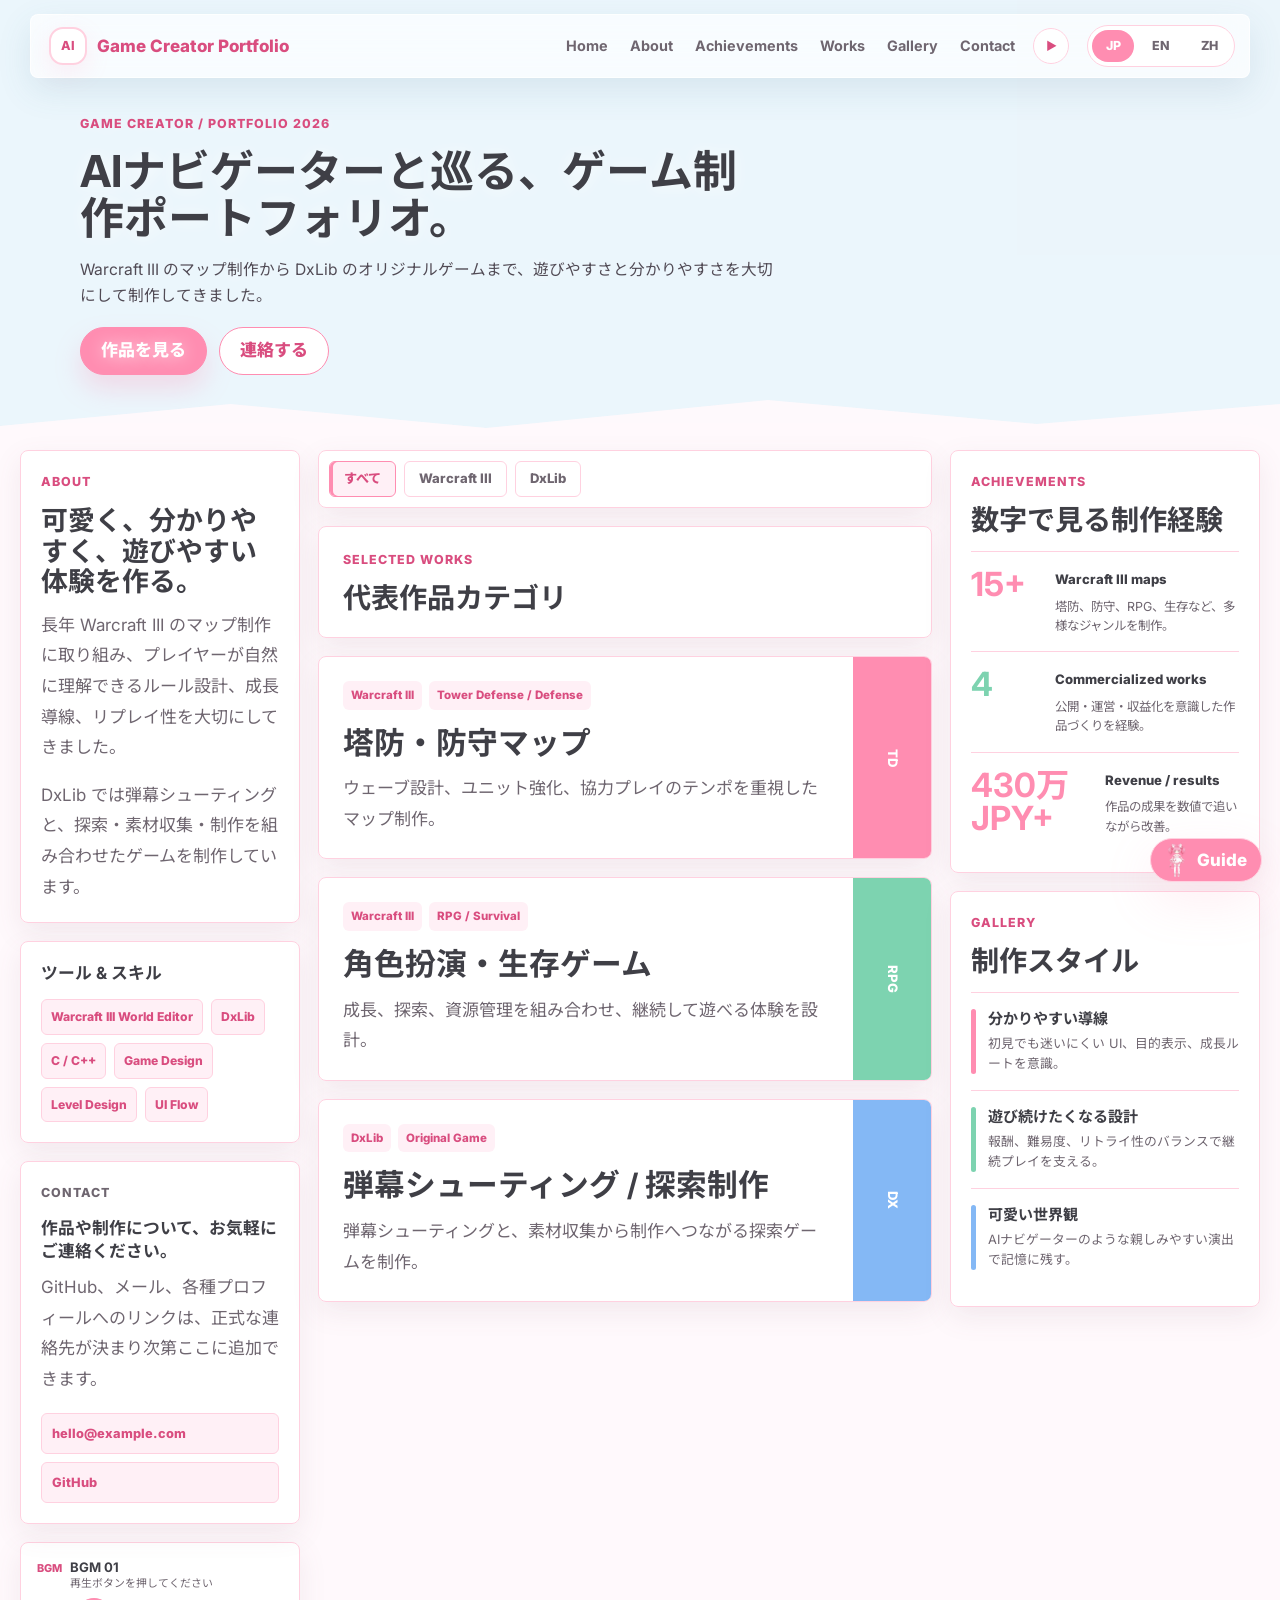
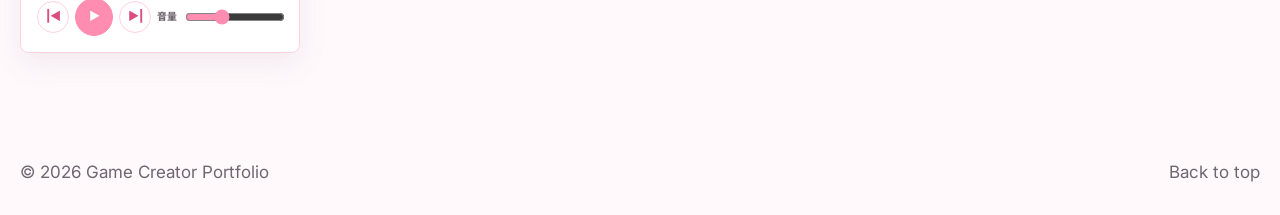
==== index.html @ 5fce6fe3 "Rebuild portfolio as three-column dashboard" ====
<!doctype html>
<html lang="ja">
  <head>
    <meta charset="utf-8">
    <meta name="viewport" content="width=device-width, initial-scale=1">
    <meta
      name="description"
      content="Game creator portfolio featuring Warcraft III maps, DxLib games, achievements, and works."
    >
    <title>Game Creator Portfolio | Shijie</title>
    <link rel="preconnect" href="https://fonts.googleapis.com">
    <link rel="preconnect" href="https://fonts.gstatic.com" crossorigin>
    <link
      href="https://fonts.googleapis.com/css2?family=Inter:wght@400;500;600;700;800&family=Noto+Sans+JP:wght@400;500;700;800&display=swap"
      rel="stylesheet"
    >
    <link rel="stylesheet" href="styles.css?v=dashboard-layout">
  </head>
  <body>
    <div class="site-background" aria-hidden="true">
      <video id="background-video" autoplay muted loop playsinline preload="metadata">
        <source src="assets/mp4/background_player_01.mp4" type="video/mp4">
      </video>
    </div>

    <header class="site-header">
      <a class="brand" href="#top" aria-label="Portfolio home">
        <span class="brand-mark">AI</span>
        <span data-i18n="brand">Game Creator Portfolio</span>
      </a>

      <button class="menu-toggle" type="button" aria-label="Open menu" aria-expanded="false">
        <span></span>
        <span></span>
        <span></span>
      </button>

      <div class="header-panel">
        <nav class="nav-links" aria-label="Primary navigation">
          <a href="#top" data-i18n="navHome">Home</a>
          <a href="#about" data-i18n="navAbout">About</a>
          <a href="#achievements" data-i18n="navAchievements">Achievements</a>
          <a href="#works" data-i18n="navWorks">Works</a>
          <a href="#gallery" data-i18n="navGallery">Gallery</a>
          <a href="#contact" data-i18n="navContact">Contact</a>
        </nav>

        <button class="background-toggle" type="button">
          <span aria-hidden="true">❚❚</span>
        </button>

        <div class="language-switcher" aria-label="Language selector">
          <button class="lang-button is-active" type="button" data-lang="ja">JP</button>
          <button class="lang-button" type="button" data-lang="en">EN</button>
          <button class="lang-button" type="button" data-lang="zh">ZH</button>
        </div>
      </div>
    </header>

    <main id="top">
      <section class="hero section reveal">
        <div class="hero-copy">
          <p class="eyebrow" data-i18n="heroKicker">Game Creator / Portfolio 2026</p>
          <h1 data-i18n="heroTitle">AIナビゲーターと巡る、ゲーム制作ポートフォリオ。</h1>
          <p class="hero-text" data-i18n="heroText">
            Warcraft III のマップ制作から DxLib のオリジナルゲームまで、遊びやすさと分かりやすさを大切にして制作してきました。
          </p>
          <div class="hero-actions">
            <a class="button primary" href="#works" data-i18n="heroPrimary">作品を見る</a>
            <a class="button secondary" href="#contact" data-i18n="heroSecondary">連絡する</a>
          </div>
        </div>
      </section>

      <div class="content-surface">
        <div class="dashboard-shell">
          <aside class="dashboard-column profile-column">
            <section id="about" class="dashboard-card profile-card reveal">
              <p class="section-kicker" data-i18n="aboutKicker">About</p>
              <h2 data-i18n="aboutTitle">可愛く、分かりやすく、遊びやすい体験を作る。</h2>
              <div class="about-copy">
                <p data-i18n="aboutText">
                  長年 Warcraft III のマップ制作に取り組み、プレイヤーが自然に理解できるルール設計、成長導線、リプレイ性を大切にしてきました。
                </p>
                <p data-i18n="aboutText2">
                  DxLib では弾幕シューティングと、探索・素材収集・制作を組み合わせたゲームを制作しています。
                </p>
              </div>
            </section>

            <section class="dashboard-card reveal">
              <h3 data-i18n="toolsTitle">Tools &amp; Skills</h3>
              <div class="skill-list" aria-label="Skills">
                <span>Warcraft III World Editor</span>
                <span>DxLib</span>
                <span>C / C++</span>
                <span>Game Design</span>
                <span>Level Design</span>
                <span>UI Flow</span>
              </div>
            </section>

            <section id="contact" class="dashboard-card contact-card reveal">
              <p class="section-kicker" data-i18n="contactKicker">Contact</p>
              <h3 data-i18n="contactTitle">作品や制作について、お気軽にご連絡ください。</h3>
              <p data-i18n="contactText">
                GitHub、メール、各種プロフィールへのリンクは、正式な連絡先が決まり次第ここに追加できます。
              </p>
              <div class="contact-links">
                <a href="mailto:hello@example.com" data-i18n="contactEmail">hello@example.com</a>
                <a href="https://github.com/shijiezhiguo" target="_blank" rel="noreferrer">GitHub</a>
              </div>
            </section>

            <section class="music-player dashboard-card" aria-label="Background music player">
              <audio
                id="background-music"
                src="assets/bgm/BGM_BASIC_001.mp3"
                preload="metadata"
                autoplay
              ></audio>
              <div class="music-meta">
                <span class="music-label" data-i18n="musicLabel">BGM</span>
                <strong id="music-track">BGM 01</strong>
                <span id="music-status" class="music-status" aria-live="polite">再生準備完了</span>
              </div>
              <div class="music-controls">
                <button id="music-previous" class="music-icon-button" type="button">
                  <span aria-hidden="true">|◀</span>
                </button>
                <button id="music-toggle" class="music-icon-button music-toggle" type="button">
                  <span aria-hidden="true">▶</span>
                </button>
                <button id="music-next" class="music-icon-button" type="button">
                  <span aria-hidden="true">▶|</span>
                </button>
                <label class="volume-control">
                  <span data-i18n="musicVolumeShort">VOL</span>
                  <input id="music-volume" type="range" min="0" max="1" step="0.05" value="0.35">
                </label>
              </div>
            </section>
          </aside>

          <section id="works" class="dashboard-main reveal">
            <div class="work-filter" aria-label="Work filters">
              <button class="filter-button is-active" type="button" data-filter="all" data-i18n="filterAll">All</button>
              <button class="filter-button" type="button" data-filter="warcraft">Warcraft III</button>
              <button class="filter-button" type="button" data-filter="dxlib">DxLib</button>
            </div>

            <div class="dashboard-card works-heading">
              <p class="section-kicker" data-i18n="worksKicker">Selected Works</p>
              <h2 data-i18n="worksTitle">代表作品カテゴリ</h2>
            </div>

            <div class="project-list">
              <article class="project-card" data-category="warcraft">
                <div class="project-body">
                  <div class="project-meta">
                    <span data-i18n="workOneTag">Warcraft III</span>
                    <span data-i18n="workOneType">Tower Defense / Defense</span>
                  </div>
                  <h3 data-i18n="workOneTitle">塔防・防守マップ</h3>
                  <p data-i18n="workOneText">ウェーブ設計、ユニット強化、協力プレイのテンポを重視したマップ制作。</p>
                </div>
                <div class="project-accent accent-defense" aria-hidden="true">TD</div>
              </article>

              <article class="project-card" data-category="warcraft">
                <div class="project-body">
                  <div class="project-meta">
                    <span data-i18n="workTwoTag">Warcraft III</span>
                    <span data-i18n="workTwoType">RPG / Survival</span>
                  </div>
                  <h3 data-i18n="workTwoTitle">角色扮演・生存ゲーム</h3>
                  <p data-i18n="workTwoText">成長、探索、資源管理を組み合わせ、継続して遊べる体験を設計。</p>
                </div>
                <div class="project-accent accent-rpg" aria-hidden="true">RPG</div>
              </article>

              <article class="project-card" data-category="dxlib">
                <div class="project-body">
                  <div class="project-meta">
                    <span>DxLib</span>
                    <span data-i18n="workThreeType">Original Game</span>
                  </div>
                  <h3 data-i18n="workThreeTitle">弾幕シューティング / 探索制作</h3>
                  <p data-i18n="workThreeText">弾幕シューティングと、素材収集から制作へつながる探索ゲームを制作。</p>
                </div>
                <div class="project-accent accent-dxlib" aria-hidden="true">DX</div>
              </article>
            </div>
          </section>

          <aside class="dashboard-column metrics-column">
            <section id="achievements" class="dashboard-card reveal">
              <p class="section-kicker" data-i18n="statsKicker">Achievements</p>
              <h2 data-i18n="statsTitle">数字で見る制作経験</h2>
              <div class="metrics-list">
                <div class="metric-row">
                  <strong>15+</strong>
                  <div>
                    <span data-i18n="statMaps">Warcraft III maps</span>
                    <p data-i18n="statMapsText">塔防、防守、RPG、生存など、多様なジャンルを制作。</p>
                  </div>
                </div>
                <div class="metric-row mint">
                  <strong data-i18n="statCommercialNumber">4</strong>
                  <div>
                    <span data-i18n="statCommercial">Commercialized works</span>
                    <p data-i18n="statCommercialText">公開・運営・収益化を意識した作品づくりを経験。</p>
                  </div>
                </div>
                <div class="metric-row">
                  <strong data-i18n="statRevenueNumber">430万JPY+</strong>
                  <div>
                    <span data-i18n="statRevenue">Revenue / results</span>
                    <p data-i18n="statRevenueText">作品の成果を数値で追いながら改善。</p>
                  </div>
                </div>
              </div>
            </section>

            <section id="gallery" class="dashboard-card reveal">
              <p class="section-kicker" data-i18n="galleryKicker">Gallery</p>
              <h2 data-i18n="galleryTitle">制作スタイル</h2>
              <div class="principles-list">
                <article>
                  <span class="principle-mark"></span>
                  <div>
                    <h3 data-i18n="galleryOneTitle">分かりやすい導線</h3>
                    <p data-i18n="galleryOneText">初見でも迷いにくい UI、目的表示、成長ルートを意識。</p>
                  </div>
                </article>
                <article>
                  <span class="principle-mark mint"></span>
                  <div>
                    <h3 data-i18n="galleryTwoTitle">遊び続けたくなる設計</h3>
                    <p data-i18n="galleryTwoText">報酬、難易度、リトライ性のバランスで継続プレイを支える。</p>
                  </div>
                </article>
                <article>
                  <span class="principle-mark blue"></span>
                  <div>
                    <h3 data-i18n="galleryThreeTitle">可愛い世界観</h3>
                    <p data-i18n="galleryThreeText">AIナビゲーターのような親しみやすい演出で記憶に残す。</p>
                  </div>
                </article>
              </div>
            </section>
          </aside>
        </div>
      </div>
    </main>

    <aside class="ai-guide" aria-label="AI navigator">
      <button class="ai-guide-button" type="button" aria-expanded="false">
        <img
          class="mini-navigator navigator-frame"
          src="assets/ai-navigator/catgirl_00.png?v=nav1-80"
          alt=""
          width="40"
          height="80"
        >
        <span data-i18n="guideButton">Guide</span>
      </button>
      <div class="ai-guide-panel">
        <img
          class="guide-navigator navigator-frame"
          src="assets/ai-navigator/catgirl_00.png?v=nav1-80"
          alt=""
          width="72"
          height="143"
        >
        <p data-i18n="guideText">こんにちは。作品と実績を順番に案内します。</p>
        <div class="guide-links">
          <a href="#achievements" data-i18n="guideStats">実績</a>
          <a href="#works" data-i18n="guideWorks">作品</a>
          <a href="#contact" data-i18n="guideContact">連絡</a>
        </div>
      </div>
    </aside>

    <footer class="site-footer">
      <span data-i18n="footerText">© 2026 Game Creator Portfolio</span>
      <a href="#top" data-i18n="backTop">Back to top</a>
    </footer>

    <script src="script.js?v=dashboard-layout"></script>
  </body>
</html>
---- styles.css ----
:root {
  --bg: #fff9fc;
  --bg-soft: #fff0f6;
  --panel: #ffffff;
  --ink: #3f3f46;
  --muted: #6f6670;
  --accent: #ff8db1;
  --accent-strong: #ff6f9f;
  --accent-deep: #d94d7f;
  --mint: #7dd3b0;
  --blue: #84b8f5;
  --line: #ffd1e0;
  --shadow: 0 18px 50px rgba(255, 141, 177, 0.16);
  --radius: 18px;
}

* {
  box-sizing: border-box;
}

html {
  scroll-behavior: smooth;
  background: var(--bg);
}

body {
  margin: 0;
  background: transparent;
  color: var(--ink);
  font-family: Inter, "Noto Sans JP", system-ui, sans-serif;
  font-size: 17px;
  line-height: 1.8;
}

.site-background {
  position: fixed;
  inset: 0;
  z-index: 0;
  overflow: hidden;
  background: #dff3fb;
}

.site-background::after {
  position: absolute;
  inset: 0;
  background: rgba(255, 249, 252, 0.28);
  content: "";
}

.site-background video {
  width: 100%;
  height: 100%;
  object-fit: cover;
  object-position: center center;
}

main,
.site-footer {
  position: relative;
  z-index: 1;
}

a {
  color: inherit;
  text-decoration: none;
}

button {
  font: inherit;
}

.site-header {
  position: sticky;
  top: 14px;
  z-index: 20;
  display: flex;
  align-items: center;
  justify-content: space-between;
  gap: 20px;
  width: min(1220px, calc(100% - 32px));
  margin: 14px auto 0;
  padding: 10px 14px 10px 18px;
  border-bottom: 1px solid var(--line);
  border: 1px solid rgba(255, 255, 255, 0.72);
  border-radius: 8px;
  background: rgba(255, 255, 255, 0.68);
  box-shadow: 0 12px 34px rgba(69, 112, 140, 0.12);
  backdrop-filter: blur(18px) saturate(1.12);
}

.brand,
.header-panel,
.nav-links,
.language-switcher,
.hero-actions,
.contact-links,
.site-footer,
.guide-links {
  display: flex;
  align-items: center;
}

.brand {
  gap: 10px;
  min-width: max-content;
  color: var(--accent-deep);
  font-weight: 800;
}

.brand-mark {
  display: grid;
  width: 38px;
  height: 38px;
  place-items: center;
  border: 2px solid var(--line);
  border-radius: 14px;
  background: var(--panel);
  box-shadow: 0 8px 24px rgba(255, 141, 177, 0.14);
  color: var(--accent-deep);
  font-size: 0.78rem;
}

.header-panel {
  gap: 18px;
}

.nav-links {
  gap: clamp(10px, 2vw, 22px);
  color: var(--muted);
  font-size: 0.9rem;
  font-weight: 700;
}

.nav-links a:hover,
.site-footer a:hover,
.project-body a:hover {
  color: var(--accent-deep);
}

.language-switcher {
  gap: 6px;
  padding: 4px;
  border: 1px solid var(--line);
  border-radius: 999px;
  background: var(--panel);
}

.lang-button {
  min-width: 42px;
  min-height: 32px;
  border: 0;
  border-radius: 999px;
  background: transparent;
  color: var(--muted);
  cursor: pointer;
  font-size: 0.78rem;
  font-weight: 800;
}

.lang-button.is-active {
  background: var(--accent);
  color: #ffffff;
}

.background-toggle {
  display: grid;
  width: 36px;
  height: 36px;
  flex: 0 0 auto;
  padding: 0;
  place-items: center;
  border: 1px solid var(--line);
  border-radius: 50%;
  background: rgba(255, 255, 255, 0.76);
  color: var(--accent-deep);
  cursor: pointer;
  font-size: 0.72rem;
  font-weight: 800;
}

.background-toggle:hover {
  border-color: var(--accent);
  background: var(--panel);
}

.menu-toggle {
  display: none;
  width: 42px;
  height: 42px;
  align-items: center;
  justify-content: center;
  flex-direction: column;
  gap: 5px;
  border: 1px solid var(--line);
  border-radius: 14px;
  background: var(--panel);
  cursor: pointer;
}

.menu-toggle span {
  width: 18px;
  height: 2px;
  border-radius: 2px;
  background: var(--accent-deep);
}

.section {
  width: min(1120px, calc(100% - 40px));
  margin: 0 auto;
}

.hero {
  min-height: calc(100vh - 82px);
  display: grid;
  grid-template-columns: minmax(0, 680px) 1fr;
  gap: 40px;
  align-items: center;
  padding: 72px 0 110px;
}

.hero-copy {
  padding: clamp(22px, 3vw, 34px) 0;
  text-shadow: 0 1px 16px rgba(255, 255, 255, 0.72);
}

.eyebrow,
.section-kicker,
.project-type,
.bubble-label {
  margin: 0 0 12px;
  color: var(--accent-deep);
  font-size: 0.78rem;
  font-weight: 800;
  letter-spacing: 0.08em;
  text-transform: uppercase;
}

h1,
h2,
h3,
p {
  margin-top: 0;
}

h1 {
  max-width: 820px;
  margin-bottom: 22px;
  font-size: clamp(2.45rem, 5.4vw, 4.25rem);
  line-height: 1.12;
  letter-spacing: 0;
}

h2 {
  margin-bottom: 18px;
  font-size: clamp(2rem, 4.5vw, 3.45rem);
  line-height: 1.12;
  letter-spacing: 0;
}

h3 {
  margin-bottom: 10px;
  font-size: 1.35rem;
  line-height: 1.35;
}

.hero-text {
  max-width: 720px;
  color: #514b55;
  font-size: clamp(1rem, 2vw, 1.18rem);
}

.hero-actions {
  flex-wrap: wrap;
  gap: 12px;
  margin-top: 30px;
}

.button {
  display: inline-flex;
  min-height: 48px;
  align-items: center;
  justify-content: center;
  padding: 0 20px;
  border: 1px solid var(--accent);
  border-radius: 999px;
  font-weight: 800;
  transition: transform 180ms ease, background-color 180ms ease, box-shadow 180ms ease;
}

.button:hover {
  transform: translateY(-2px);
}

.button.primary {
  background: var(--accent);
  box-shadow: 0 14px 26px rgba(255, 141, 177, 0.26);
  color: #ffffff;
}

.button.primary:hover {
  background: var(--accent-strong);
}

.button.secondary {
  background: var(--panel);
  color: var(--accent-deep);
}

.navigator-frame {
  display: block;
  height: auto;
  object-fit: contain;
  pointer-events: none;
  user-select: none;
}

.content-surface {
  position: relative;
  margin-top: -64px;
  padding: 104px 0 80px;
  background: rgba(255, 249, 252, 0.88);
  clip-path: polygon(0 54px, 16% 26px, 36% 52px, 58% 18px, 80% 48px, 100% 24px, 100% 100%, 0 100%);
  backdrop-filter: blur(18px) saturate(1.08);
}

.ai-guide {
  position: fixed;
  right: 0;
  bottom: 0;
  z-index: 30;
  width: min(452px, 100vw);
}

.music-player {
  position: fixed;
  left: 18px;
  bottom: 18px;
  z-index: 29;
  width: min(292px, calc(100vw - 36px));
  padding: 11px 12px;
  border: 1px solid var(--line);
  border-radius: 8px;
  background: rgba(255, 255, 255, 0.94);
  box-shadow: var(--shadow);
  backdrop-filter: blur(14px);
}

.music-player audio {
  display: none;
}

.music-meta {
  display: grid;
  grid-template-columns: auto 1fr;
  align-items: baseline;
  gap: 0 8px;
  min-width: 0;
  line-height: 1.3;
}

.music-label {
  color: var(--accent-deep);
  font-size: 0.68rem;
  font-weight: 800;
  letter-spacing: 0;
  text-transform: uppercase;
}

#music-track {
  overflow: hidden;
  font-size: 0.82rem;
  text-overflow: ellipsis;
  white-space: nowrap;
}

.music-status {
  grid-column: 2;
  overflow: hidden;
  color: var(--muted);
  font-size: 0.68rem;
  text-overflow: ellipsis;
  white-space: nowrap;
}

.music-controls {
  display: grid;
  grid-template-columns: 32px 38px 32px minmax(92px, 1fr);
  align-items: center;
  gap: 6px;
  margin-top: 8px;
}

.music-icon-button {
  display: grid;
  width: 32px;
  height: 32px;
  padding: 0;
  place-items: center;
  border: 1px solid var(--line);
  border-radius: 50%;
  background: var(--panel);
  color: var(--accent-deep);
  cursor: pointer;
  font-size: 0.72rem;
  font-weight: 800;
}

.music-icon-button:hover {
  border-color: var(--accent);
  background: var(--bg-soft);
}

.music-toggle {
  width: 38px;
  height: 38px;
  border-color: var(--accent);
  background: var(--accent);
  color: #ffffff;
}

.music-toggle:hover {
  background: var(--accent-strong);
  color: #ffffff;
}

.volume-control {
  display: grid;
  grid-template-columns: auto 1fr;
  align-items: center;
  gap: 6px;
  min-width: 0;
  color: var(--muted);
  font-size: 0.62rem;
  font-weight: 800;
}

.volume-control input {
  width: 100%;
  min-width: 0;
  accent-color: var(--accent);
  cursor: pointer;
}

.ai-guide-button {
  display: none;
  width: 100%;
  align-items: center;
  gap: 8px;
  justify-content: center;
  min-height: 44px;
  border: 1px solid var(--line);
  border-radius: 999px;
  background: var(--accent);
  color: #ffffff;
  cursor: pointer;
  font-weight: 800;
}

.mini-face {
  width: 22px;
  height: 22px;
  border: 2px solid #ffffff;
  border-radius: 50%;
}

.ai-guide-panel {
  position: relative;
  width: min(300px, calc(100vw - 144px));
  margin: 0 144px 0 auto;
  padding: 16px;
  border: 1px solid #ffb6c9;
  border-radius: var(--radius) 0 0 0;
  background: #ffeaf2;
  box-shadow: var(--shadow);
}

.guide-navigator {
  position: fixed;
  right: 0;
  bottom: 0;
  width: 144px;
  filter: drop-shadow(0 10px 14px rgba(255, 141, 177, 0.22));
}

.mini-navigator {
  width: 24px;
  height: 34px;
  object-position: top center;
}

.ai-guide-panel p {
  margin-bottom: 12px;
  color: var(--muted);
  font-size: 0.92rem;
}

.guide-links {
  gap: 8px;
  flex-wrap: wrap;
}

.guide-links a {
  padding: 6px 10px;
  border-radius: 999px;
  background: var(--panel);
  color: var(--accent-deep);
  font-size: 0.86rem;
  font-weight: 800;
}

.site-footer {
  justify-content: space-between;
  width: min(1120px, calc(100% - 40px));
  margin: 0 auto;
  padding: 28px 0;
  color: var(--muted);
  background: rgba(255, 249, 252, 0.88);
}

.reveal {
  opacity: 0;
  transform: translateY(18px);
  transition: opacity 520ms ease, transform 520ms ease;
}

.reveal.is-visible {
  opacity: 1;
  transform: translateY(0);
}

@media (max-width: 900px) {
  .site-header {
    flex-wrap: wrap;
  }

  .menu-toggle {
    display: flex;
  }

  .header-panel {
    display: none;
    width: 100%;
    align-items: stretch;
    flex-direction: column;
  }

  .background-toggle {
    align-self: flex-start;
  }

  .site-header.is-open .header-panel {
    display: flex;
  }

  .nav-links {
    align-items: stretch;
    flex-direction: column;
    gap: 4px;
  }

  .nav-links a {
    padding: 10px 0;
  }

  .language-switcher {
    width: max-content;
  }

  .hero {
    grid-template-columns: 1fr;
  }

  .hero {
    min-height: auto;
    grid-template-columns: minmax(0, 1fr);
    padding: 86px 0 150px;
  }

  .site-background video {
    object-position: 62% center;
  }

  .ai-guide {
    width: 100vw;
  }
}

@media (max-width: 560px) {
  body {
    font-size: 16px;
  }

  .section,
  .site-footer {
    width: min(100% - 28px, 1120px);
  }

  h1 {
    font-size: 2.55rem;
  }

  h2 {
    font-size: 2rem;
  }

  .button {
    width: 100%;
  }

  .hero-actions,
  .site-footer {
    align-items: stretch;
    flex-direction: column;
  }

  .site-header {
    top: 8px;
    width: calc(100% - 16px);
    margin-top: 8px;
  }

  .site-background::after {
    background: rgba(255, 249, 252, 0.46);
  }

  .content-surface {
    clip-path: polygon(0 34px, 30% 14px, 58% 38px, 100% 18px, 100% 100%, 0 100%);
    margin-top: -42px;
    padding-top: 78px;
  }

  .ai-guide {
    left: 0;
    right: 0;
    bottom: 0;
    width: auto;
  }

  .music-player {
    left: 14px;
    bottom: 58px;
    width: min(292px, calc(100vw - 28px));
    transition: opacity 160ms ease, visibility 160ms ease;
  }

  .music-player.is-guide-open {
    visibility: hidden;
    opacity: 0;
  }

  .ai-guide-button {
    display: flex;
  }

  .ai-guide-panel {
    display: none;
    margin-top: 8px;
    width: calc(100% - 144px);
    margin-right: 144px;
    border-radius: var(--radius) 0 0 0;
  }

  .ai-guide.is-open .ai-guide-panel {
    display: block;
  }
}

@media (prefers-reduced-motion: reduce) {
  .site-background video,
  .background-toggle {
    display: none;
  }
}

/* Dashboard layout inspired by the Mizuki information hierarchy. */
.site-background {
  position: absolute;
  inset: 0 0 auto;
  height: 430px;
}

.site-background::after {
  background: rgba(255, 249, 252, 0.36);
}

.hero {
  height: 360px;
  min-height: 0;
  grid-template-columns: minmax(0, 700px) 1fr;
  padding: 34px 0 62px;
}

.hero-copy {
  padding: 0;
}

.hero h1 {
  margin-bottom: 14px;
  font-size: clamp(2.35rem, 4vw, 2.75rem);
  line-height: 1.08;
}

.hero-text {
  font-size: 0.98rem;
  line-height: 1.65;
}

.hero-actions {
  margin-top: 18px;
}

.content-surface {
  margin-top: -54px;
  padding: 66px 0 76px;
  background: rgba(255, 249, 252, 0.93);
  clip-path: polygon(0 42px, 18% 20px, 38% 44px, 60% 16px, 81% 40px, 100% 20px, 100% 100%, 0 100%);
}

.dashboard-shell {
  display: grid;
  grid-template-areas: "profile main metrics";
  grid-template-columns: minmax(240px, 280px) minmax(440px, 1fr) minmax(270px, 310px);
  align-items: start;
  gap: 18px;
  width: min(1560px, calc(100% - 40px));
  margin: 0 auto;
}

.dashboard-column,
.dashboard-main,
.project-list {
  display: grid;
  gap: 18px;
}

.profile-column {
  grid-area: profile;
}

.dashboard-main {
  grid-area: main;
}

.metrics-column {
  grid-area: metrics;
}

.dashboard-card,
.work-filter,
.project-card {
  border: 1px solid var(--line);
  border-radius: 8px;
  background: rgba(255, 255, 255, 0.96);
  box-shadow: 0 10px 28px rgba(129, 91, 111, 0.1);
}

.dashboard-card {
  padding: 20px;
}

.dashboard-card h2,
.works-heading h2 {
  margin-bottom: 14px;
  font-size: clamp(1.45rem, 2.2vw, 2rem);
}

.dashboard-card h3 {
  font-size: 1.05rem;
}

.dashboard-card p:last-child {
  margin-bottom: 0;
}

.profile-card h2 {
  font-size: clamp(1.45rem, 2.1vw, 1.9rem);
}

.about-copy,
.contact-card p,
.project-body p,
.metric-row p,
.principles-list p {
  color: var(--muted);
}

.skill-list {
  display: flex;
  flex-wrap: wrap;
  gap: 8px;
  margin-top: 14px;
}

.skill-list span {
  padding: 6px 9px;
  border: 1px solid var(--line);
  border-radius: 6px;
  background: var(--bg-soft);
  color: var(--accent-deep);
  font-size: 0.76rem;
  font-weight: 800;
}

.contact-links {
  display: flex;
  align-items: stretch;
  flex-direction: column;
  gap: 8px;
  margin-top: 18px;
}

.contact-links a {
  overflow: hidden;
  padding: 8px 10px;
  border: 1px solid var(--line);
  border-radius: 6px;
  background: var(--bg-soft);
  color: var(--accent-deep);
  font-size: 0.8rem;
  font-weight: 800;
  text-overflow: ellipsis;
  white-space: nowrap;
}

.work-filter {
  display: flex;
  min-height: 58px;
  align-items: center;
  gap: 8px;
  padding: 10px;
}

.filter-button {
  min-height: 36px;
  padding: 0 14px;
  border: 1px solid var(--line);
  border-radius: 6px;
  background: var(--panel);
  color: var(--muted);
  cursor: pointer;
  font-size: 0.82rem;
  font-weight: 800;
}

.filter-button:hover,
.filter-button.is-active {
  border-color: var(--accent);
  background: var(--bg-soft);
  color: var(--accent-deep);
}

.filter-button.is-active {
  box-shadow: inset 3px 0 0 var(--accent);
}

.works-heading {
  padding: 22px 24px;
}

.works-heading h2 {
  margin-bottom: 0;
}

.project-card {
  display: grid;
  grid-template-columns: minmax(0, 1fr) 78px;
  min-height: 188px;
  overflow: hidden;
  transition: transform 180ms ease, box-shadow 180ms ease;
}

.project-card:hover {
  transform: translateY(-2px);
  box-shadow: var(--shadow);
}

.project-card[hidden] {
  display: none;
}

.project-body {
  display: flex;
  min-width: 0;
  justify-content: center;
  flex-direction: column;
  padding: 24px;
}

.project-body h3 {
  margin: 12px 0 10px;
  font-size: clamp(1.35rem, 2.4vw, 2rem);
}

.project-body p {
  margin-bottom: 0;
}

.project-meta {
  display: flex;
  flex-wrap: wrap;
  gap: 7px;
}

.project-meta span {
  padding: 4px 8px;
  border-radius: 6px;
  background: var(--bg-soft);
  color: var(--accent-deep);
  font-size: 0.72rem;
  font-weight: 800;
}

.project-accent {
  display: grid;
  place-items: center;
  color: #ffffff;
  font-size: 0.82rem;
  font-weight: 800;
  writing-mode: vertical-rl;
}

.accent-defense {
  background: var(--accent);
}

.accent-rpg {
  background: var(--mint);
}

.accent-dxlib {
  background: var(--blue);
}

.metrics-list,
.principles-list {
  display: grid;
  gap: 0;
}

.metric-row {
  display: grid;
  grid-template-columns: minmax(72px, auto) minmax(0, 1fr);
  gap: 12px;
  align-items: start;
  padding: 16px 0;
  border-top: 1px solid var(--line);
}

.metric-row strong {
  max-width: 122px;
  color: var(--accent);
  font-size: clamp(1.75rem, 2.6vw, 2.55rem);
  line-height: 1;
  overflow-wrap: anywhere;
}

.metric-row.mint strong {
  color: var(--mint);
}

.metric-row span {
  display: block;
  margin-bottom: 5px;
  color: var(--ink);
  font-size: 0.82rem;
  font-weight: 800;
}

.metric-row p {
  margin-bottom: 0;
  font-size: 0.78rem;
  line-height: 1.55;
}

.principles-list article {
  display: grid;
  grid-template-columns: 5px minmax(0, 1fr);
  gap: 12px;
  padding: 16px 0;
  border-top: 1px solid var(--line);
}

.principle-mark {
  min-height: 100%;
  border-radius: 3px;
  background: var(--accent);
}

.principle-mark.mint {
  background: var(--mint);
}

.principle-mark.blue {
  background: var(--blue);
}

.principles-list h3 {
  margin-bottom: 5px;
  font-size: 0.94rem;
}

.principles-list p {
  margin-bottom: 0;
  font-size: 0.8rem;
  line-height: 1.55;
}

.music-player {
  position: static;
  z-index: auto;
  width: 100%;
  padding: 16px;
  backdrop-filter: none;
}

.music-player.is-guide-open {
  visibility: visible;
  opacity: 1;
}

.music-controls {
  grid-template-columns: 32px 38px 32px minmax(76px, 1fr);
}

.site-footer {
  width: min(1560px, calc(100% - 40px));
  background: rgba(255, 249, 252, 0.93);
}

@media (max-width: 1180px) {
  .dashboard-shell {
    grid-template-areas:
      "profile main"
      "metrics main";
    grid-template-columns: minmax(240px, 280px) minmax(0, 1fr);
  }
}

@media (max-width: 900px) {
  .hero {
    height: 380px;
    min-height: 0;
    padding: 44px 0 68px;
  }

  .content-surface {
    margin-top: -46px;
  }
}

@media (max-width: 760px) {
  .site-background {
    height: 540px;
  }

  .hero {
    height: auto;
    min-height: 458px;
    padding: 78px 0 112px;
  }

  .hero h1 {
    font-size: 2.5rem;
  }

  .content-surface {
    margin-top: -52px;
    padding-top: 82px;
    clip-path: polygon(0 34px, 30% 14px, 58% 38px, 100% 18px, 100% 100%, 0 100%);
  }

  .dashboard-shell {
    grid-template-areas:
      "main"
      "metrics"
      "profile";
    grid-template-columns: minmax(0, 1fr);
    width: min(100% - 28px, 720px);
  }

  .work-filter {
    overflow-x: auto;
  }

  .filter-button {
    flex: 0 0 auto;
  }
}

@media (max-width: 480px) {
  .hero h1 {
    font-size: 2.15rem;
  }

  .project-card {
    grid-template-columns: minmax(0, 1fr) 58px;
  }

  .project-body {
    padding: 20px;
  }

  .project-body h3 {
    font-size: 1.45rem;
  }

  .metric-row {
    grid-template-columns: minmax(68px, auto) minmax(0, 1fr);
  }
}

.ai-guide {
  left: auto;
  right: 18px;
  bottom: 18px;
  width: auto;
}

.ai-guide-button {
  display: flex;
  width: auto;
  min-width: 108px;
  padding: 0 14px;
  box-shadow: var(--shadow);
}

.ai-guide-panel {
  position: absolute;
  right: 0;
  bottom: 54px;
  display: none;
  width: min(420px, calc(100vw - 28px));
  margin: 0;
  padding: 18px 156px 18px 18px;
  border-radius: 8px;
}

.ai-guide.is-open .ai-guide-panel {
  display: block;
}

.guide-navigator {
  position: absolute;
  right: 0;
  bottom: 0;
  width: 144px;
}

@media (max-width: 560px) {
  .ai-guide {
    left: auto;
    right: 14px;
    bottom: 14px;
    width: auto;
  }

  .ai-guide-panel {
    width: min(360px, calc(100vw - 28px));
    padding-right: 142px;
  }

  .guide-navigator {
    width: 132px;
  }
}
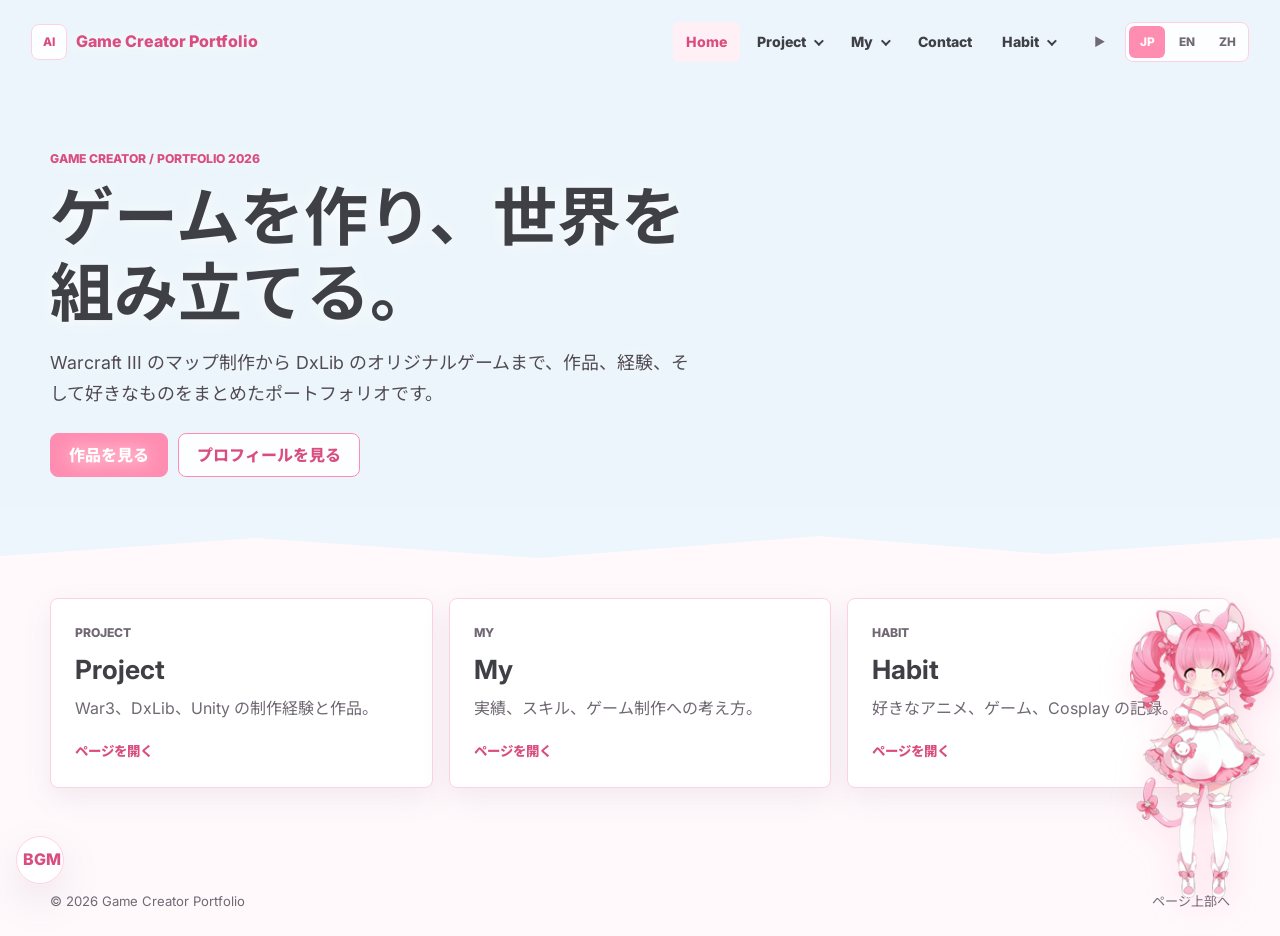
==== commit e29b8438: "Split portfolio into focused pages" ====
--- a/index.html
+++ b/index.html
@@ -3,290 +3,51 @@
   <head>
     <meta charset="utf-8">
     <meta name="viewport" content="width=device-width, initial-scale=1">
-    <meta
-      name="description"
-      content="Game creator portfolio featuring Warcraft III maps, DxLib games, achievements, and works."
-    >
+    <meta name="description" content="Game creator portfolio featuring Warcraft III maps, DxLib games, achievements, and personal interests.">
     <title>Game Creator Portfolio | Shijie</title>
     <link rel="preconnect" href="https://fonts.googleapis.com">
     <link rel="preconnect" href="https://fonts.gstatic.com" crossorigin>
-    <link
-      href="https://fonts.googleapis.com/css2?family=Inter:wght@400;500;600;700;800&family=Noto+Sans+JP:wght@400;500;700;800&display=swap"
-      rel="stylesheet"
-    >
-    <link rel="stylesheet" href="styles.css?v=dashboard-layout">
+    <link href="https://fonts.googleapis.com/css2?family=Inter:wght@400;500;600;700;800&family=Noto+Sans+JP:wght@400;500;700;800&display=swap" rel="stylesheet">
+    <link rel="stylesheet" href="/styles.css?v=multi-page">
   </head>
-  <body>
+  <body data-page="home" data-section="home" data-title-key="homeTitle">
     <div class="site-background" aria-hidden="true">
       <video id="background-video" autoplay muted loop playsinline preload="metadata">
-        <source src="assets/mp4/background_player_01.mp4" type="video/mp4">
+        <source src="/assets/mp4/background_player_01.mp4" type="video/mp4">
       </video>
     </div>
-
-    <header class="site-header">
-      <a class="brand" href="#top" aria-label="Portfolio home">
-        <span class="brand-mark">AI</span>
-        <span data-i18n="brand">Game Creator Portfolio</span>
-      </a>
-
-      <button class="menu-toggle" type="button" aria-label="Open menu" aria-expanded="false">
-        <span></span>
-        <span></span>
-        <span></span>
-      </button>
-
-      <div class="header-panel">
-        <nav class="nav-links" aria-label="Primary navigation">
-          <a href="#top" data-i18n="navHome">Home</a>
-          <a href="#about" data-i18n="navAbout">About</a>
-          <a href="#achievements" data-i18n="navAchievements">Achievements</a>
-          <a href="#works" data-i18n="navWorks">Works</a>
-          <a href="#gallery" data-i18n="navGallery">Gallery</a>
-          <a href="#contact" data-i18n="navContact">Contact</a>
-        </nav>
-
-        <button class="background-toggle" type="button">
-          <span aria-hidden="true">❚❚</span>
-        </button>
-
-        <div class="language-switcher" aria-label="Language selector">
-          <button class="lang-button is-active" type="button" data-lang="ja">JP</button>
-          <button class="lang-button" type="button" data-lang="en">EN</button>
-          <button class="lang-button" type="button" data-lang="zh">ZH</button>
-        </div>
-      </div>
-    </header>
-
+    <div id="site-header"></div>
     <main id="top">
-      <section class="hero section reveal">
+      <section class="home-hero reveal">
         <div class="hero-copy">
-          <p class="eyebrow" data-i18n="heroKicker">Game Creator / Portfolio 2026</p>
-          <h1 data-i18n="heroTitle">AIナビゲーターと巡る、ゲーム制作ポートフォリオ。</h1>
-          <p class="hero-text" data-i18n="heroText">
-            Warcraft III のマップ制作から DxLib のオリジナルゲームまで、遊びやすさと分かりやすさを大切にして制作してきました。
-          </p>
+          <p class="eyebrow" data-i18n="homeKicker">Game Creator / Portfolio 2026</p>
+          <h1 data-i18n="homeHeading">ゲームを作り、世界を組み立てる。</h1>
+          <p class="hero-text" data-i18n="homeText">Warcraft III のマップ制作から DxLib のオリジナルゲームまで、作品、経験、そして好きなものをまとめたポートフォリオです。</p>
           <div class="hero-actions">
-            <a class="button primary" href="#works" data-i18n="heroPrimary">作品を見る</a>
-            <a class="button secondary" href="#contact" data-i18n="heroSecondary">連絡する</a>
+            <a class="button primary" href="/project/war3.html" data-i18n="homeProjectButton">作品を見る</a>
+            <a class="button secondary" href="/my/about.html" data-i18n="homeAboutButton">プロフィールを見る</a>
           </div>
         </div>
       </section>
-
-      <div class="content-surface">
-        <div class="dashboard-shell">
-          <aside class="dashboard-column profile-column">
-            <section id="about" class="dashboard-card profile-card reveal">
-              <p class="section-kicker" data-i18n="aboutKicker">About</p>
-              <h2 data-i18n="aboutTitle">可愛く、分かりやすく、遊びやすい体験を作る。</h2>
-              <div class="about-copy">
-                <p data-i18n="aboutText">
-                  長年 Warcraft III のマップ制作に取り組み、プレイヤーが自然に理解できるルール設計、成長導線、リプレイ性を大切にしてきました。
-                </p>
-                <p data-i18n="aboutText2">
-                  DxLib では弾幕シューティングと、探索・素材収集・制作を組み合わせたゲームを制作しています。
-                </p>
-              </div>
-            </section>
-
-            <section class="dashboard-card reveal">
-              <h3 data-i18n="toolsTitle">Tools &amp; Skills</h3>
-              <div class="skill-list" aria-label="Skills">
-                <span>Warcraft III World Editor</span>
-                <span>DxLib</span>
-                <span>C / C++</span>
-                <span>Game Design</span>
-                <span>Level Design</span>
-                <span>UI Flow</span>
-              </div>
-            </section>
-
-            <section id="contact" class="dashboard-card contact-card reveal">
-              <p class="section-kicker" data-i18n="contactKicker">Contact</p>
-              <h3 data-i18n="contactTitle">作品や制作について、お気軽にご連絡ください。</h3>
-              <p data-i18n="contactText">
-                GitHub、メール、各種プロフィールへのリンクは、正式な連絡先が決まり次第ここに追加できます。
-              </p>
-              <div class="contact-links">
-                <a href="mailto:hello@example.com" data-i18n="contactEmail">hello@example.com</a>
-                <a href="https://github.com/shijiezhiguo" target="_blank" rel="noreferrer">GitHub</a>
-              </div>
-            </section>
-
-            <section class="music-player dashboard-card" aria-label="Background music player">
-              <audio
-                id="background-music"
-                src="assets/bgm/BGM_BASIC_001.mp3"
-                preload="metadata"
-                autoplay
-              ></audio>
-              <div class="music-meta">
-                <span class="music-label" data-i18n="musicLabel">BGM</span>
-                <strong id="music-track">BGM 01</strong>
-                <span id="music-status" class="music-status" aria-live="polite">再生準備完了</span>
-              </div>
-              <div class="music-controls">
-                <button id="music-previous" class="music-icon-button" type="button">
-                  <span aria-hidden="true">|◀</span>
-                </button>
-                <button id="music-toggle" class="music-icon-button music-toggle" type="button">
-                  <span aria-hidden="true">▶</span>
-                </button>
-                <button id="music-next" class="music-icon-button" type="button">
-                  <span aria-hidden="true">▶|</span>
-                </button>
-                <label class="volume-control">
-                  <span data-i18n="musicVolumeShort">VOL</span>
-                  <input id="music-volume" type="range" min="0" max="1" step="0.05" value="0.35">
-                </label>
-              </div>
-            </section>
-          </aside>
-
-          <section id="works" class="dashboard-main reveal">
-            <div class="work-filter" aria-label="Work filters">
-              <button class="filter-button is-active" type="button" data-filter="all" data-i18n="filterAll">All</button>
-              <button class="filter-button" type="button" data-filter="warcraft">Warcraft III</button>
-              <button class="filter-button" type="button" data-filter="dxlib">DxLib</button>
-            </div>
-
-            <div class="dashboard-card works-heading">
-              <p class="section-kicker" data-i18n="worksKicker">Selected Works</p>
-              <h2 data-i18n="worksTitle">代表作品カテゴリ</h2>
-            </div>
-
-            <div class="project-list">
-              <article class="project-card" data-category="warcraft">
-                <div class="project-body">
-                  <div class="project-meta">
-                    <span data-i18n="workOneTag">Warcraft III</span>
-                    <span data-i18n="workOneType">Tower Defense / Defense</span>
-                  </div>
-                  <h3 data-i18n="workOneTitle">塔防・防守マップ</h3>
-                  <p data-i18n="workOneText">ウェーブ設計、ユニット強化、協力プレイのテンポを重視したマップ制作。</p>
-                </div>
-                <div class="project-accent accent-defense" aria-hidden="true">TD</div>
-              </article>
-
-              <article class="project-card" data-category="warcraft">
-                <div class="project-body">
-                  <div class="project-meta">
-                    <span data-i18n="workTwoTag">Warcraft III</span>
-                    <span data-i18n="workTwoType">RPG / Survival</span>
-                  </div>
-                  <h3 data-i18n="workTwoTitle">角色扮演・生存ゲーム</h3>
-                  <p data-i18n="workTwoText">成長、探索、資源管理を組み合わせ、継続して遊べる体験を設計。</p>
-                </div>
-                <div class="project-accent accent-rpg" aria-hidden="true">RPG</div>
-              </article>
-
-              <article class="project-card" data-category="dxlib">
-                <div class="project-body">
-                  <div class="project-meta">
-                    <span>DxLib</span>
-                    <span data-i18n="workThreeType">Original Game</span>
-                  </div>
-                  <h3 data-i18n="workThreeTitle">弾幕シューティング / 探索制作</h3>
-                  <p data-i18n="workThreeText">弾幕シューティングと、素材収集から制作へつながる探索ゲームを制作。</p>
-                </div>
-                <div class="project-accent accent-dxlib" aria-hidden="true">DX</div>
-              </article>
-            </div>
-          </section>
-
-          <aside class="dashboard-column metrics-column">
-            <section id="achievements" class="dashboard-card reveal">
-              <p class="section-kicker" data-i18n="statsKicker">Achievements</p>
-              <h2 data-i18n="statsTitle">数字で見る制作経験</h2>
-              <div class="metrics-list">
-                <div class="metric-row">
-                  <strong>15+</strong>
-                  <div>
-                    <span data-i18n="statMaps">Warcraft III maps</span>
-                    <p data-i18n="statMapsText">塔防、防守、RPG、生存など、多様なジャンルを制作。</p>
-                  </div>
-                </div>
-                <div class="metric-row mint">
-                  <strong data-i18n="statCommercialNumber">4</strong>
-                  <div>
-                    <span data-i18n="statCommercial">Commercialized works</span>
-                    <p data-i18n="statCommercialText">公開・運営・収益化を意識した作品づくりを経験。</p>
-                  </div>
-                </div>
-                <div class="metric-row">
-                  <strong data-i18n="statRevenueNumber">430万JPY+</strong>
-                  <div>
-                    <span data-i18n="statRevenue">Revenue / results</span>
-                    <p data-i18n="statRevenueText">作品の成果を数値で追いながら改善。</p>
-                  </div>
-                </div>
-              </div>
-            </section>
-
-            <section id="gallery" class="dashboard-card reveal">
-              <p class="section-kicker" data-i18n="galleryKicker">Gallery</p>
-              <h2 data-i18n="galleryTitle">制作スタイル</h2>
-              <div class="principles-list">
-                <article>
-                  <span class="principle-mark"></span>
-                  <div>
-                    <h3 data-i18n="galleryOneTitle">分かりやすい導線</h3>
-                    <p data-i18n="galleryOneText">初見でも迷いにくい UI、目的表示、成長ルートを意識。</p>
-                  </div>
-                </article>
-                <article>
-                  <span class="principle-mark mint"></span>
-                  <div>
-                    <h3 data-i18n="galleryTwoTitle">遊び続けたくなる設計</h3>
-                    <p data-i18n="galleryTwoText">報酬、難易度、リトライ性のバランスで継続プレイを支える。</p>
-                  </div>
-                </article>
-                <article>
-                  <span class="principle-mark blue"></span>
-                  <div>
-                    <h3 data-i18n="galleryThreeTitle">可愛い世界観</h3>
-                    <p data-i18n="galleryThreeText">AIナビゲーターのような親しみやすい演出で記憶に残す。</p>
-                  </div>
-                </article>
-              </div>
-            </section>
-          </aside>
+      <section class="page-surface home-surface">
+        <div class="content-wrap home-entry-grid">
+          <a class="entry-card reveal" href="/project/war3.html">
+            <div><p class="section-kicker">Project</p><h2 data-i18n="entryProjectTitle">Project</h2><p data-i18n="entryProjectText">War3、DxLib、Unity の制作経験と作品。</p></div>
+            <span class="entry-links" data-i18n="entryOpen">ページを開く</span>
+          </a>
+          <a class="entry-card reveal" href="/my/about.html">
+            <div><p class="section-kicker">My</p><h2 data-i18n="entryMyTitle">My</h2><p data-i18n="entryMyText">実績、スキル、ゲーム制作への考え方。</p></div>
+            <span class="entry-links" data-i18n="entryOpen">ページを開く</span>
+          </a>
+          <a class="entry-card reveal" href="/habit/anime.html">
+            <div><p class="section-kicker">Habit</p><h2 data-i18n="entryHabitTitle">Habit</h2><p data-i18n="entryHabitText">好きなアニメ、ゲーム、Cosplay の記録。</p></div>
+            <span class="entry-links" data-i18n="entryOpen">ページを開く</span>
+          </a>
         </div>
-      </div>
+      </section>
     </main>
-
-    <aside class="ai-guide" aria-label="AI navigator">
-      <button class="ai-guide-button" type="button" aria-expanded="false">
-        <img
-          class="mini-navigator navigator-frame"
-          src="assets/ai-navigator/catgirl_00.png?v=nav1-80"
-          alt=""
-          width="40"
-          height="80"
-        >
-        <span data-i18n="guideButton">Guide</span>
-      </button>
-      <div class="ai-guide-panel">
-        <img
-          class="guide-navigator navigator-frame"
-          src="assets/ai-navigator/catgirl_00.png?v=nav1-80"
-          alt=""
-          width="72"
-          height="143"
-        >
-        <p data-i18n="guideText">こんにちは。作品と実績を順番に案内します。</p>
-        <div class="guide-links">
-          <a href="#achievements" data-i18n="guideStats">実績</a>
-          <a href="#works" data-i18n="guideWorks">作品</a>
-          <a href="#contact" data-i18n="guideContact">連絡</a>
-        </div>
-      </div>
-    </aside>
-
-    <footer class="site-footer">
-      <span data-i18n="footerText">© 2026 Game Creator Portfolio</span>
-      <a href="#top" data-i18n="backTop">Back to top</a>
-    </footer>
-
-    <script src="script.js?v=dashboard-layout"></script>
+    <div id="site-widgets"></div>
+    <div id="site-footer"></div>
+    <script src="/script.js?v=multi-page"></script>
   </body>
 </html>
--- a/styles.css
+++ b/styles.css
@@ -3,15 +3,14 @@
   --bg-soft: #fff0f6;
   --panel: #ffffff;
   --ink: #3f3f46;
-  --muted: #6f6670;
+  --muted: #706873;
   --accent: #ff8db1;
   --accent-strong: #ff6f9f;
   --accent-deep: #d94d7f;
   --mint: #7dd3b0;
   --blue: #84b8f5;
   --line: #ffd1e0;
-  --shadow: 0 18px 50px rgba(255, 141, 177, 0.16);
-  --radius: 18px;
+  --shadow: 0 16px 42px rgba(129, 91, 111, 0.14);
 }
 
 * {
@@ -25,25 +24,58 @@
 
 body {
   margin: 0;
-  background: transparent;
+  background: var(--bg);
   color: var(--ink);
   font-family: Inter, "Noto Sans JP", system-ui, sans-serif;
-  font-size: 17px;
-  line-height: 1.8;
+  font-size: 16px;
+  line-height: 1.7;
+}
+
+a {
+  color: inherit;
+  text-decoration: none;
+}
+
+button,
+input {
+  font: inherit;
+}
+
+button {
+  letter-spacing: 0;
+}
+
+h1,
+h2,
+h3,
+p {
+  margin-top: 0;
+}
+
+h1,
+h2,
+h3 {
+  letter-spacing: 0;
+  line-height: 1.18;
 }
 
 .site-background {
-  position: fixed;
-  inset: 0;
+  position: absolute;
+  inset: 0 0 auto;
   z-index: 0;
+  height: 390px;
   overflow: hidden;
   background: #dff3fb;
+}
+
+body[data-page="home"] .site-background {
+  height: 650px;
 }
 
 .site-background::after {
   position: absolute;
   inset: 0;
-  background: rgba(255, 249, 252, 0.28);
+  background: rgba(255, 249, 252, 0.38);
   content: "";
 }
 
@@ -54,46 +86,47 @@
   object-position: center center;
 }
 
+#site-header,
 main,
-.site-footer {
+#site-footer {
   position: relative;
   z-index: 1;
 }
 
-a {
-  color: inherit;
-  text-decoration: none;
-}
-
-button {
-  font: inherit;
-}
-
 .site-header {
   position: sticky;
-  top: 14px;
-  z-index: 20;
+  top: 12px;
+  z-index: 50;
   display: flex;
+  width: min(1380px, calc(100% - 32px));
+  min-height: 60px;
   align-items: center;
   justify-content: space-between;
-  gap: 20px;
-  width: min(1220px, calc(100% - 32px));
-  margin: 14px auto 0;
-  padding: 10px 14px 10px 18px;
-  border-bottom: 1px solid var(--line);
-  border: 1px solid rgba(255, 255, 255, 0.72);
+  gap: 18px;
+  margin: 12px auto 0;
+  padding: 8px 14px;
+  border: 1px solid transparent;
   border-radius: 8px;
-  background: rgba(255, 255, 255, 0.68);
-  box-shadow: 0 12px 34px rgba(69, 112, 140, 0.12);
-  backdrop-filter: blur(18px) saturate(1.12);
+  background: rgba(255, 255, 255, 0.04);
+  transition: background-color 180ms ease, border-color 180ms ease, box-shadow 180ms ease, backdrop-filter 180ms ease;
+}
+
+.site-header:hover,
+.site-header:focus-within,
+.site-header.is-open {
+  border-color: rgba(255, 209, 224, 0.9);
+  background: rgba(255, 255, 255, 0.96);
+  box-shadow: var(--shadow);
+  backdrop-filter: blur(18px) saturate(1.1);
 }
 
 .brand,
 .header-panel,
 .nav-links,
+.header-tools,
 .language-switcher,
 .hero-actions,
-.contact-links,
+.entry-links,
 .site-footer,
 .guide-links {
   display: flex;
@@ -101,99 +134,155 @@
 }
 
 .brand {
-  gap: 10px;
-  min-width: max-content;
-  color: var(--accent-deep);
-  font-weight: 800;
+  flex: 0 0 auto;
+  gap: 9px;
+  color: var(--accent-deep);
+  font-weight: 800;
+  text-shadow: 0 1px 12px rgba(255, 255, 255, 0.9);
 }
 
 .brand-mark {
   display: grid;
-  width: 38px;
-  height: 38px;
+  width: 36px;
+  height: 36px;
   place-items: center;
-  border: 2px solid var(--line);
-  border-radius: 14px;
-  background: var(--panel);
-  box-shadow: 0 8px 24px rgba(255, 141, 177, 0.14);
-  color: var(--accent-deep);
-  font-size: 0.78rem;
+  border: 1px solid var(--line);
+  border-radius: 8px;
+  background: rgba(255, 255, 255, 0.88);
+  font-size: 0.74rem;
 }
 
 .header-panel {
-  gap: 18px;
+  gap: 14px;
 }
 
 .nav-links {
-  gap: clamp(10px, 2vw, 22px);
+  gap: 4px;
+}
+
+.nav-item,
+.nav-trigger {
+  display: flex;
+  min-height: 40px;
+  align-items: center;
+  gap: 8px;
+  padding: 0 13px;
+  border: 0;
+  border-radius: 6px;
+  background: transparent;
+  color: var(--ink);
+  cursor: pointer;
+  font-size: 0.88rem;
+  font-weight: 800;
+}
+
+.nav-item:hover,
+.nav-item.is-active,
+.nav-group:hover > .nav-trigger,
+.nav-group:focus-within > .nav-trigger,
+.nav-group.is-active > .nav-trigger,
+.nav-group.is-open > .nav-trigger {
+  background: var(--bg-soft);
+  color: var(--accent-deep);
+}
+
+.nav-group {
+  position: relative;
+}
+
+.nav-caret {
+  width: 7px;
+  height: 7px;
+  border-right: 2px solid currentColor;
+  border-bottom: 2px solid currentColor;
+  transform: rotate(45deg) translateY(-2px);
+  transition: transform 160ms ease;
+}
+
+.nav-group:hover .nav-caret,
+.nav-group:focus-within .nav-caret,
+.nav-group.is-open .nav-caret {
+  transform: rotate(225deg) translate(-1px, -1px);
+}
+
+.nav-dropdown {
+  position: absolute;
+  top: calc(100% + 8px);
+  left: 0;
+  display: none;
+  min-width: 190px;
+  padding: 8px;
+  border: 1px solid var(--line);
+  border-radius: 8px;
+  background: rgba(255, 255, 255, 0.98);
+  box-shadow: var(--shadow);
+}
+
+.nav-group:hover .nav-dropdown,
+.nav-group:focus-within .nav-dropdown,
+.nav-group.is-open .nav-dropdown {
+  display: grid;
+}
+
+.nav-dropdown a {
+  padding: 9px 10px;
+  border-radius: 6px;
   color: var(--muted);
-  font-size: 0.9rem;
+  font-size: 0.84rem;
   font-weight: 700;
 }
 
-.nav-links a:hover,
-.site-footer a:hover,
-.project-body a:hover {
-  color: var(--accent-deep);
+.nav-dropdown a:hover,
+.nav-dropdown a[aria-current="page"] {
+  background: var(--bg-soft);
+  color: var(--accent-deep);
+}
+
+.header-tools {
+  gap: 8px;
 }
 
 .language-switcher {
-  gap: 6px;
-  padding: 4px;
+  gap: 4px;
+  padding: 3px;
   border: 1px solid var(--line);
-  border-radius: 999px;
-  background: var(--panel);
-}
-
-.lang-button {
-  min-width: 42px;
+  border-radius: 8px;
+  background: rgba(255, 255, 255, 0.86);
+}
+
+.lang-button,
+.background-toggle {
+  min-width: 36px;
   min-height: 32px;
+  padding: 0 8px;
   border: 0;
-  border-radius: 999px;
+  border-radius: 6px;
   background: transparent;
   color: var(--muted);
   cursor: pointer;
-  font-size: 0.78rem;
-  font-weight: 800;
-}
-
-.lang-button.is-active {
+  font-size: 0.74rem;
+  font-weight: 800;
+}
+
+.lang-button.is-active,
+.lang-button:hover,
+.background-toggle:hover {
   background: var(--accent);
   color: #ffffff;
 }
 
-.background-toggle {
-  display: grid;
-  width: 36px;
-  height: 36px;
-  flex: 0 0 auto;
-  padding: 0;
-  place-items: center;
-  border: 1px solid var(--line);
-  border-radius: 50%;
-  background: rgba(255, 255, 255, 0.76);
-  color: var(--accent-deep);
-  cursor: pointer;
-  font-size: 0.72rem;
-  font-weight: 800;
-}
-
-.background-toggle:hover {
-  border-color: var(--accent);
-  background: var(--panel);
-}
-
 .menu-toggle {
   display: none;
-  width: 42px;
-  height: 42px;
+  width: 40px;
+  height: 40px;
   align-items: center;
   justify-content: center;
   flex-direction: column;
   gap: 5px;
+  padding: 0;
   border: 1px solid var(--line);
-  border-radius: 14px;
-  background: var(--panel);
+  border-radius: 8px;
+  background: rgba(255, 255, 255, 0.9);
   cursor: pointer;
 }
 
@@ -204,157 +293,404 @@
   background: var(--accent-deep);
 }
 
-.section {
-  width: min(1120px, calc(100% - 40px));
+.home-hero,
+.page-hero {
+  width: min(1180px, calc(100% - 40px));
   margin: 0 auto;
 }
 
-.hero {
-  min-height: calc(100vh - 82px);
-  display: grid;
-  grid-template-columns: minmax(0, 680px) 1fr;
-  gap: 40px;
+.home-hero {
+  display: flex;
+  min-height: 510px;
   align-items: center;
-  padding: 72px 0 110px;
+  padding: 64px 0 92px;
 }
 
 .hero-copy {
-  padding: clamp(22px, 3vw, 34px) 0;
-  text-shadow: 0 1px 16px rgba(255, 255, 255, 0.72);
+  max-width: 700px;
+  text-shadow: 0 1px 18px rgba(255, 255, 255, 0.92);
 }
 
 .eyebrow,
-.section-kicker,
-.project-type,
-.bubble-label {
-  margin: 0 0 12px;
-  color: var(--accent-deep);
-  font-size: 0.78rem;
-  font-weight: 800;
-  letter-spacing: 0.08em;
+.section-kicker {
+  margin-bottom: 10px;
+  color: var(--accent-deep);
+  font-size: 0.76rem;
+  font-weight: 800;
   text-transform: uppercase;
 }
 
-h1,
-h2,
-h3,
-p {
-  margin-top: 0;
-}
-
-h1 {
-  max-width: 820px;
-  margin-bottom: 22px;
-  font-size: clamp(2.45rem, 5.4vw, 4.25rem);
-  line-height: 1.12;
-  letter-spacing: 0;
-}
-
-h2 {
+.home-hero h1 {
+  max-width: 680px;
   margin-bottom: 18px;
-  font-size: clamp(2rem, 4.5vw, 3.45rem);
-  line-height: 1.12;
-  letter-spacing: 0;
-}
-
-h3 {
-  margin-bottom: 10px;
-  font-size: 1.35rem;
-  line-height: 1.35;
+  font-size: clamp(2.5rem, 5vw, 4.2rem);
 }
 
 .hero-text {
-  max-width: 720px;
+  max-width: 650px;
   color: #514b55;
-  font-size: clamp(1rem, 2vw, 1.18rem);
+  font-size: clamp(1rem, 1.7vw, 1.12rem);
 }
 
 .hero-actions {
   flex-wrap: wrap;
-  gap: 12px;
-  margin-top: 30px;
+  gap: 10px;
+  margin-top: 24px;
 }
 
 .button {
   display: inline-flex;
-  min-height: 48px;
+  min-height: 44px;
   align-items: center;
   justify-content: center;
-  padding: 0 20px;
+  padding: 0 18px;
   border: 1px solid var(--accent);
-  border-radius: 999px;
-  font-weight: 800;
-  transition: transform 180ms ease, background-color 180ms ease, box-shadow 180ms ease;
-}
-
-.button:hover {
-  transform: translateY(-2px);
+  border-radius: 8px;
+  font-weight: 800;
 }
 
 .button.primary {
   background: var(--accent);
-  box-shadow: 0 14px 26px rgba(255, 141, 177, 0.26);
   color: #ffffff;
 }
 
-.button.primary:hover {
-  background: var(--accent-strong);
-}
-
 .button.secondary {
-  background: var(--panel);
-  color: var(--accent-deep);
-}
-
-.navigator-frame {
-  display: block;
-  height: auto;
-  object-fit: contain;
-  pointer-events: none;
-  user-select: none;
-}
-
-.content-surface {
+  background: rgba(255, 255, 255, 0.9);
+  color: var(--accent-deep);
+}
+
+.page-hero {
+  display: flex;
+  min-height: 245px;
+  align-items: center;
+  padding: 48px 0 66px;
+}
+
+.page-hero h1 {
+  margin-bottom: 10px;
+  font-size: clamp(2.25rem, 4.5vw, 3.7rem);
+}
+
+.page-hero p:last-child {
+  max-width: 720px;
+  margin-bottom: 0;
+  color: #514b55;
+}
+
+.page-surface {
   position: relative;
-  margin-top: -64px;
-  padding: 104px 0 80px;
-  background: rgba(255, 249, 252, 0.88);
-  clip-path: polygon(0 54px, 16% 26px, 36% 52px, 58% 18px, 80% 48px, 100% 24px, 100% 100%, 0 100%);
-  backdrop-filter: blur(18px) saturate(1.08);
-}
-
-.ai-guide {
-  position: fixed;
-  right: 0;
-  bottom: 0;
-  z-index: 30;
-  width: min(452px, 100vw);
-}
-
-.music-player {
-  position: fixed;
-  left: 18px;
-  bottom: 18px;
-  z-index: 29;
-  width: min(292px, calc(100vw - 36px));
-  padding: 11px 12px;
+  margin-top: -34px;
+  padding: 72px 0 78px;
+  background: rgba(255, 249, 252, 0.96);
+  clip-path: polygon(0 30px, 20% 12px, 42% 32px, 64% 10px, 82% 28px, 100% 12px, 100% 100%, 0 100%);
+}
+
+.home-surface {
+  margin-top: -56px;
+}
+
+.content-wrap {
+  width: min(1180px, calc(100% - 40px));
+  margin: 0 auto;
+}
+
+.home-entry-grid,
+.content-grid,
+.metric-grid,
+.gallery-grid {
+  display: grid;
+  gap: 16px;
+}
+
+.home-entry-grid {
+  grid-template-columns: repeat(3, minmax(0, 1fr));
+}
+
+.entry-card,
+.content-card,
+.metric-card,
+.gallery-card,
+.contact-method,
+.empty-state {
   border: 1px solid var(--line);
   border-radius: 8px;
-  background: rgba(255, 255, 255, 0.94);
+  background: var(--panel);
+  box-shadow: 0 10px 28px rgba(129, 91, 111, 0.1);
+}
+
+.entry-card {
+  display: flex;
+  min-height: 190px;
+  justify-content: space-between;
+  flex-direction: column;
+  padding: 24px;
+  transition: transform 180ms ease, box-shadow 180ms ease;
+}
+
+.entry-card:hover {
+  transform: translateY(-3px);
   box-shadow: var(--shadow);
-  backdrop-filter: blur(14px);
-}
-
-.music-player audio {
+}
+
+.entry-card h2 {
+  margin-bottom: 10px;
+  font-size: 1.65rem;
+}
+
+.entry-card p {
+  color: var(--muted);
+}
+
+.entry-links {
+  justify-content: space-between;
+  color: var(--accent-deep);
+  font-size: 0.84rem;
+  font-weight: 800;
+}
+
+.content-grid {
+  grid-template-columns: repeat(2, minmax(0, 1fr));
+}
+
+.content-card,
+.contact-method,
+.empty-state {
+  padding: 24px;
+}
+
+.content-card h2,
+.content-card h3,
+.contact-method h2,
+.empty-state h2 {
+  margin-bottom: 12px;
+}
+
+.content-card p,
+.contact-method p,
+.empty-state p {
+  color: var(--muted);
+}
+
+.content-card p:last-child,
+.contact-method p:last-child,
+.empty-state p:last-child {
+  margin-bottom: 0;
+}
+
+.work-list {
+  display: grid;
+  gap: 16px;
+}
+
+.work-card {
+  display: grid;
+  grid-template-columns: minmax(0, 1fr) 92px;
+  min-height: 190px;
+  overflow: hidden;
+  border: 1px solid var(--line);
+  border-radius: 8px;
+  background: var(--panel);
+  box-shadow: 0 10px 28px rgba(129, 91, 111, 0.1);
+}
+
+.work-card-copy {
+  display: flex;
+  justify-content: center;
+  flex-direction: column;
+  padding: 24px;
+}
+
+.work-card-copy h2 {
+  margin: 10px 0;
+  font-size: clamp(1.45rem, 2.5vw, 2rem);
+}
+
+.work-card-copy p {
+  margin-bottom: 0;
+  color: var(--muted);
+}
+
+.tag-row,
+.skill-list {
+  display: flex;
+  flex-wrap: wrap;
+  gap: 8px;
+}
+
+.tag,
+.skill-list span,
+.status-label {
+  display: inline-flex;
+  min-height: 28px;
+  align-items: center;
+  padding: 3px 9px;
+  border: 1px solid var(--line);
+  border-radius: 6px;
+  background: var(--bg-soft);
+  color: var(--accent-deep);
+  font-size: 0.74rem;
+  font-weight: 800;
+}
+
+.work-card-mark {
+  display: grid;
+  place-items: center;
+  background: var(--accent);
+  color: #ffffff;
+  font-weight: 800;
+}
+
+.work-card-mark.mint {
+  background: var(--mint);
+}
+
+.work-card-mark.blue {
+  background: var(--blue);
+}
+
+.metric-grid {
+  grid-template-columns: repeat(3, minmax(0, 1fr));
+}
+
+.metric-card {
+  padding: 24px;
+}
+
+.metric-card strong {
+  display: block;
+  margin-bottom: 12px;
+  color: var(--accent);
+  font-size: clamp(2.3rem, 5vw, 4rem);
+  line-height: 1;
+  overflow-wrap: anywhere;
+}
+
+.metric-card.mint strong {
+  color: var(--mint);
+}
+
+.metric-card p {
+  margin-bottom: 0;
+  color: var(--muted);
+}
+
+.skill-list {
+  margin-top: 16px;
+}
+
+.contact-grid {
+  display: grid;
+  grid-template-columns: repeat(3, minmax(0, 1fr));
+  gap: 16px;
+}
+
+.contact-method a {
+  display: inline-flex;
+  margin-top: 10px;
+  color: var(--accent-deep);
+  font-weight: 800;
+}
+
+.gallery-grid {
+  grid-template-columns: repeat(3, minmax(0, 1fr));
+}
+
+.gallery-card {
+  overflow: hidden;
+}
+
+.placeholder-media {
+  display: grid;
+  min-height: 220px;
+  place-items: center;
+  background: var(--bg-soft);
+  color: var(--accent-deep);
+  font-size: 0.78rem;
+  font-weight: 800;
+}
+
+.gallery-card.portrait .placeholder-media {
+  min-height: 340px;
+}
+
+.gallery-card-body {
+  padding: 18px;
+}
+
+.gallery-card-body h2 {
+  margin-bottom: 8px;
+  font-size: 1.15rem;
+}
+
+.gallery-card-body p {
+  margin-bottom: 0;
+  color: var(--muted);
+}
+
+.empty-state {
+  text-align: center;
+}
+
+.site-footer {
+  justify-content: space-between;
+  width: min(1180px, calc(100% - 40px));
+  margin: 0 auto;
+  padding: 24px 0;
+  color: var(--muted);
+  font-size: 0.82rem;
+}
+
+.music-dock {
+  position: fixed;
+  left: 16px;
+  bottom: 16px;
+  z-index: 60;
+}
+
+.music-dock-toggle,
+.music-icon-button {
+  display: grid;
+  place-items: center;
+  border: 1px solid var(--line);
+  border-radius: 50%;
+  background: rgba(255, 255, 255, 0.96);
+  color: var(--accent-deep);
+  cursor: pointer;
+  box-shadow: var(--shadow);
+}
+
+.music-dock-toggle {
+  width: 48px;
+  height: 48px;
+  font-weight: 800;
+}
+
+.music-player-panel {
+  position: absolute;
+  left: 0;
+  bottom: 58px;
   display: none;
+  width: min(292px, calc(100vw - 32px));
+  padding: 14px;
+  border: 1px solid var(--line);
+  border-radius: 8px;
+  background: rgba(255, 255, 255, 0.98);
+  box-shadow: var(--shadow);
+}
+
+.music-dock.is-open .music-player-panel {
+  display: block;
+}
+
+.music-player-panel audio {
+  display: none;
 }
 
 .music-meta {
   display: grid;
   grid-template-columns: auto 1fr;
+  gap: 0 8px;
   align-items: baseline;
-  gap: 0 8px;
-  min-width: 0;
   line-height: 1.3;
 }
 
@@ -362,15 +698,10 @@
   color: var(--accent-deep);
   font-size: 0.68rem;
   font-weight: 800;
-  letter-spacing: 0;
-  text-transform: uppercase;
 }
 
 #music-track {
-  overflow: hidden;
   font-size: 0.82rem;
-  text-overflow: ellipsis;
-  white-space: nowrap;
 }
 
 .music-status {
@@ -384,42 +715,24 @@
 
 .music-controls {
   display: grid;
-  grid-template-columns: 32px 38px 32px minmax(92px, 1fr);
+  grid-template-columns: 32px 38px 32px minmax(76px, 1fr);
   align-items: center;
   gap: 6px;
-  margin-top: 8px;
+  margin-top: 10px;
 }
 
 .music-icon-button {
-  display: grid;
   width: 32px;
   height: 32px;
   padding: 0;
-  place-items: center;
-  border: 1px solid var(--line);
-  border-radius: 50%;
-  background: var(--panel);
-  color: var(--accent-deep);
-  cursor: pointer;
-  font-size: 0.72rem;
-  font-weight: 800;
-}
-
-.music-icon-button:hover {
-  border-color: var(--accent);
-  background: var(--bg-soft);
+  box-shadow: none;
+  font-size: 0.7rem;
 }
 
 .music-toggle {
   width: 38px;
   height: 38px;
-  border-color: var(--accent);
   background: var(--accent);
-  color: #ffffff;
-}
-
-.music-toggle:hover {
-  background: var(--accent-strong);
   color: #ffffff;
 }
 
@@ -438,89 +751,81 @@
   width: 100%;
   min-width: 0;
   accent-color: var(--accent);
-  cursor: pointer;
-}
-
-.ai-guide-button {
-  display: none;
-  width: 100%;
-  align-items: center;
-  gap: 8px;
-  justify-content: center;
-  min-height: 44px;
-  border: 1px solid var(--line);
-  border-radius: 999px;
-  background: var(--accent);
-  color: #ffffff;
-  cursor: pointer;
-  font-weight: 800;
-}
-
-.mini-face {
-  width: 22px;
-  height: 22px;
-  border: 2px solid #ffffff;
-  border-radius: 50%;
-}
-
-.ai-guide-panel {
-  position: relative;
-  width: min(300px, calc(100vw - 144px));
-  margin: 0 144px 0 auto;
-  padding: 16px;
-  border: 1px solid #ffb6c9;
-  border-radius: var(--radius) 0 0 0;
-  background: #ffeaf2;
-  box-shadow: var(--shadow);
-}
-
-.guide-navigator {
+}
+
+.ai-guide {
   position: fixed;
   right: 0;
   bottom: 0;
-  width: 144px;
-  filter: drop-shadow(0 10px 14px rgba(255, 141, 177, 0.22));
-}
-
-.mini-navigator {
-  width: 24px;
-  height: 34px;
-  object-position: top center;
+  z-index: 61;
+  width: 150px;
+  height: 300px;
+}
+
+.navigator-character {
+  position: absolute;
+  right: 0;
+  bottom: 0;
+  display: block;
+  width: 150px;
+  height: 300px;
+  padding: 0;
+  border: 0;
+  background: transparent;
+  cursor: pointer;
+}
+
+.guide-navigator {
+  display: block;
+  width: 150px;
+  height: auto;
+  pointer-events: none;
+  filter: drop-shadow(0 10px 16px rgba(255, 141, 177, 0.24));
+}
+
+.ai-guide-panel {
+  position: absolute;
+  right: 142px;
+  bottom: 20px;
+  display: none;
+  width: 280px;
+  padding: 16px;
+  border: 1px solid var(--line);
+  border-radius: 8px;
+  background: rgba(255, 255, 255, 0.98);
+  box-shadow: var(--shadow);
+}
+
+.ai-guide:hover .ai-guide-panel,
+.ai-guide:focus-within .ai-guide-panel,
+.ai-guide.is-open .ai-guide-panel {
+  display: block;
 }
 
 .ai-guide-panel p {
   margin-bottom: 12px;
   color: var(--muted);
-  font-size: 0.92rem;
+  font-size: 0.84rem;
 }
 
 .guide-links {
-  gap: 8px;
   flex-wrap: wrap;
+  gap: 7px;
 }
 
 .guide-links a {
-  padding: 6px 10px;
-  border-radius: 999px;
-  background: var(--panel);
-  color: var(--accent-deep);
-  font-size: 0.86rem;
-  font-weight: 800;
-}
-
-.site-footer {
-  justify-content: space-between;
-  width: min(1120px, calc(100% - 40px));
-  margin: 0 auto;
-  padding: 28px 0;
-  color: var(--muted);
-  background: rgba(255, 249, 252, 0.88);
+  padding: 6px 9px;
+  border-radius: 6px;
+  background: var(--bg-soft);
+  color: var(--accent-deep);
+  font-size: 0.78rem;
+  font-weight: 800;
 }
 
 .reveal {
   opacity: 0;
-  transform: translateY(18px);
-  transition: opacity 520ms ease, transform 520ms ease;
+  transform: translateY(14px);
+  transition: opacity 420ms ease, transform 420ms ease;
 }
 
 .reveal.is-visible {
@@ -528,7 +833,7 @@
   transform: translateY(0);
 }
 
-@media (max-width: 900px) {
+@media (max-width: 980px) {
   .site-header {
     flex-wrap: wrap;
   }
@@ -542,10 +847,11 @@
     width: 100%;
     align-items: stretch;
     flex-direction: column;
-  }
-
-  .background-toggle {
-    align-self: flex-start;
+    padding-top: 6px;
+  }
+
+  .site-header.is-open {
+    background: rgba(255, 255, 255, 0.98);
   }
 
   .site-header.is-open .header-panel {
@@ -555,62 +861,50 @@
   .nav-links {
     align-items: stretch;
     flex-direction: column;
-    gap: 4px;
-  }
-
-  .nav-links a {
-    padding: 10px 0;
-  }
-
-  .language-switcher {
-    width: max-content;
-  }
-
-  .hero {
-    grid-template-columns: 1fr;
-  }
-
-  .hero {
-    min-height: auto;
-    grid-template-columns: minmax(0, 1fr);
-    padding: 86px 0 150px;
+  }
+
+  .nav-item,
+  .nav-trigger {
+    width: 100%;
+    justify-content: space-between;
+  }
+
+  .nav-dropdown,
+  .nav-group:hover .nav-dropdown,
+  .nav-group:focus-within .nav-dropdown {
+    position: static;
+    display: none;
+    margin: 2px 0 6px 14px;
+    border: 0;
+    box-shadow: none;
+    background: var(--bg-soft);
+  }
+
+  .nav-group.is-open .nav-dropdown {
+    display: grid;
+  }
+
+  .header-tools {
+    justify-content: space-between;
+    padding: 6px 0;
+  }
+
+  .home-entry-grid,
+  .metric-grid,
+  .contact-grid,
+  .gallery-grid {
+    grid-template-columns: repeat(2, minmax(0, 1fr));
+  }
+}
+
+@media (max-width: 640px) {
+  .site-background,
+  body[data-page="home"] .site-background {
+    height: 590px;
   }
 
   .site-background video {
     object-position: 62% center;
-  }
-
-  .ai-guide {
-    width: 100vw;
-  }
-}
-
-@media (max-width: 560px) {
-  body {
-    font-size: 16px;
-  }
-
-  .section,
-  .site-footer {
-    width: min(100% - 28px, 1120px);
-  }
-
-  h1 {
-    font-size: 2.55rem;
-  }
-
-  h2 {
-    font-size: 2rem;
-  }
-
-  .button {
-    width: 100%;
-  }
-
-  .hero-actions,
-  .site-footer {
-    align-items: stretch;
-    flex-direction: column;
   }
 
   .site-header {
@@ -619,49 +913,101 @@
     margin-top: 8px;
   }
 
-  .site-background::after {
-    background: rgba(255, 249, 252, 0.46);
-  }
-
-  .content-surface {
-    clip-path: polygon(0 34px, 30% 14px, 58% 38px, 100% 18px, 100% 100%, 0 100%);
-    margin-top: -42px;
-    padding-top: 78px;
+  .brand span:last-child {
+    max-width: 190px;
+    overflow: hidden;
+    text-overflow: ellipsis;
+    white-space: nowrap;
+  }
+
+  .home-hero {
+    min-height: 510px;
+    padding: 80px 0 110px;
+  }
+
+  .home-hero h1 {
+    font-size: 2.45rem;
+  }
+
+  .page-hero {
+    min-height: 320px;
+    padding: 72px 0 90px;
+  }
+
+  .page-surface {
+    margin-top: -48px;
+    padding-top: 76px;
+  }
+
+  .content-wrap,
+  .home-hero,
+  .page-hero,
+  .site-footer {
+    width: min(100% - 28px, 1180px);
+  }
+
+  .home-entry-grid,
+  .content-grid,
+  .metric-grid,
+  .contact-grid,
+  .gallery-grid {
+    grid-template-columns: minmax(0, 1fr);
+  }
+
+  .hero-actions {
+    align-items: stretch;
+    flex-direction: column;
+  }
+
+  .button {
+    width: 100%;
+  }
+
+  .work-card {
+    grid-template-columns: minmax(0, 1fr) 62px;
+  }
+
+  .gallery-card.portrait .placeholder-media {
+    min-height: 300px;
+  }
+
+  .site-footer {
+    align-items: flex-start;
+    flex-direction: column;
+  }
+
+  .music-dock {
+    left: 12px;
+    bottom: 12px;
+  }
+
+  .music-dock-toggle {
+    width: 56px;
+    height: 42px;
+    border-radius: 8px;
+    background: var(--accent);
+    color: #ffffff;
   }
 
   .ai-guide {
-    left: 0;
+    width: 104px;
+    height: 208px;
+  }
+
+  .navigator-character,
+  .guide-navigator {
+    width: 104px;
+    height: 208px;
+  }
+
+  .guide-navigator {
+    height: auto;
+  }
+
+  .ai-guide-panel {
     right: 0;
-    bottom: 0;
-    width: auto;
-  }
-
-  .music-player {
-    left: 14px;
-    bottom: 58px;
-    width: min(292px, calc(100vw - 28px));
-    transition: opacity 160ms ease, visibility 160ms ease;
-  }
-
-  .music-player.is-guide-open {
-    visibility: hidden;
-    opacity: 0;
-  }
-
-  .ai-guide-button {
-    display: flex;
-  }
-
-  .ai-guide-panel {
-    display: none;
-    margin-top: 8px;
-    width: calc(100% - 144px);
-    margin-right: 144px;
-    border-radius: var(--radius) 0 0 0;
-  }
-
-  .ai-guide.is-open .ai-guide-panel {
-    display: block;
+    bottom: 210px;
+    width: min(300px, calc(100vw - 28px));
   }
 }
 
@@ -670,496 +1016,10 @@
   .background-toggle {
     display: none;
   }
-}
-
-/* Dashboard layout inspired by the Mizuki information hierarchy. */
-.site-background {
-  position: absolute;
-  inset: 0 0 auto;
-  height: 430px;
-}
-
-.site-background::after {
-  background: rgba(255, 249, 252, 0.36);
-}
-
-.hero {
-  height: 360px;
-  min-height: 0;
-  grid-template-columns: minmax(0, 700px) 1fr;
-  padding: 34px 0 62px;
-}
-
-.hero-copy {
-  padding: 0;
-}
-
-.hero h1 {
-  margin-bottom: 14px;
-  font-size: clamp(2.35rem, 4vw, 2.75rem);
-  line-height: 1.08;
-}
-
-.hero-text {
-  font-size: 0.98rem;
-  line-height: 1.65;
-}
-
-.hero-actions {
-  margin-top: 18px;
-}
-
-.content-surface {
-  margin-top: -54px;
-  padding: 66px 0 76px;
-  background: rgba(255, 249, 252, 0.93);
-  clip-path: polygon(0 42px, 18% 20px, 38% 44px, 60% 16px, 81% 40px, 100% 20px, 100% 100%, 0 100%);
-}
-
-.dashboard-shell {
-  display: grid;
-  grid-template-areas: "profile main metrics";
-  grid-template-columns: minmax(240px, 280px) minmax(440px, 1fr) minmax(270px, 310px);
-  align-items: start;
-  gap: 18px;
-  width: min(1560px, calc(100% - 40px));
-  margin: 0 auto;
-}
-
-.dashboard-column,
-.dashboard-main,
-.project-list {
-  display: grid;
-  gap: 18px;
-}
-
-.profile-column {
-  grid-area: profile;
-}
-
-.dashboard-main {
-  grid-area: main;
-}
-
-.metrics-column {
-  grid-area: metrics;
-}
-
-.dashboard-card,
-.work-filter,
-.project-card {
-  border: 1px solid var(--line);
-  border-radius: 8px;
-  background: rgba(255, 255, 255, 0.96);
-  box-shadow: 0 10px 28px rgba(129, 91, 111, 0.1);
-}
-
-.dashboard-card {
-  padding: 20px;
-}
-
-.dashboard-card h2,
-.works-heading h2 {
-  margin-bottom: 14px;
-  font-size: clamp(1.45rem, 2.2vw, 2rem);
-}
-
-.dashboard-card h3 {
-  font-size: 1.05rem;
-}
-
-.dashboard-card p:last-child {
-  margin-bottom: 0;
-}
-
-.profile-card h2 {
-  font-size: clamp(1.45rem, 2.1vw, 1.9rem);
-}
-
-.about-copy,
-.contact-card p,
-.project-body p,
-.metric-row p,
-.principles-list p {
-  color: var(--muted);
-}
-
-.skill-list {
-  display: flex;
-  flex-wrap: wrap;
-  gap: 8px;
-  margin-top: 14px;
-}
-
-.skill-list span {
-  padding: 6px 9px;
-  border: 1px solid var(--line);
-  border-radius: 6px;
-  background: var(--bg-soft);
-  color: var(--accent-deep);
-  font-size: 0.76rem;
-  font-weight: 800;
-}
-
-.contact-links {
-  display: flex;
-  align-items: stretch;
-  flex-direction: column;
-  gap: 8px;
-  margin-top: 18px;
-}
-
-.contact-links a {
-  overflow: hidden;
-  padding: 8px 10px;
-  border: 1px solid var(--line);
-  border-radius: 6px;
-  background: var(--bg-soft);
-  color: var(--accent-deep);
-  font-size: 0.8rem;
-  font-weight: 800;
-  text-overflow: ellipsis;
-  white-space: nowrap;
-}
-
-.work-filter {
-  display: flex;
-  min-height: 58px;
-  align-items: center;
-  gap: 8px;
-  padding: 10px;
-}
-
-.filter-button {
-  min-height: 36px;
-  padding: 0 14px;
-  border: 1px solid var(--line);
-  border-radius: 6px;
-  background: var(--panel);
-  color: var(--muted);
-  cursor: pointer;
-  font-size: 0.82rem;
-  font-weight: 800;
-}
-
-.filter-button:hover,
-.filter-button.is-active {
-  border-color: var(--accent);
-  background: var(--bg-soft);
-  color: var(--accent-deep);
-}
-
-.filter-button.is-active {
-  box-shadow: inset 3px 0 0 var(--accent);
-}
-
-.works-heading {
-  padding: 22px 24px;
-}
-
-.works-heading h2 {
-  margin-bottom: 0;
-}
-
-.project-card {
-  display: grid;
-  grid-template-columns: minmax(0, 1fr) 78px;
-  min-height: 188px;
-  overflow: hidden;
-  transition: transform 180ms ease, box-shadow 180ms ease;
-}
-
-.project-card:hover {
-  transform: translateY(-2px);
-  box-shadow: var(--shadow);
-}
-
-.project-card[hidden] {
-  display: none;
-}
-
-.project-body {
-  display: flex;
-  min-width: 0;
-  justify-content: center;
-  flex-direction: column;
-  padding: 24px;
-}
-
-.project-body h3 {
-  margin: 12px 0 10px;
-  font-size: clamp(1.35rem, 2.4vw, 2rem);
-}
-
-.project-body p {
-  margin-bottom: 0;
-}
-
-.project-meta {
-  display: flex;
-  flex-wrap: wrap;
-  gap: 7px;
-}
-
-.project-meta span {
-  padding: 4px 8px;
-  border-radius: 6px;
-  background: var(--bg-soft);
-  color: var(--accent-deep);
-  font-size: 0.72rem;
-  font-weight: 800;
-}
-
-.project-accent {
-  display: grid;
-  place-items: center;
-  color: #ffffff;
-  font-size: 0.82rem;
-  font-weight: 800;
-  writing-mode: vertical-rl;
-}
-
-.accent-defense {
-  background: var(--accent);
-}
-
-.accent-rpg {
-  background: var(--mint);
-}
-
-.accent-dxlib {
-  background: var(--blue);
-}
-
-.metrics-list,
-.principles-list {
-  display: grid;
-  gap: 0;
-}
-
-.metric-row {
-  display: grid;
-  grid-template-columns: minmax(72px, auto) minmax(0, 1fr);
-  gap: 12px;
-  align-items: start;
-  padding: 16px 0;
-  border-top: 1px solid var(--line);
-}
-
-.metric-row strong {
-  max-width: 122px;
-  color: var(--accent);
-  font-size: clamp(1.75rem, 2.6vw, 2.55rem);
-  line-height: 1;
-  overflow-wrap: anywhere;
-}
-
-.metric-row.mint strong {
-  color: var(--mint);
-}
-
-.metric-row span {
-  display: block;
-  margin-bottom: 5px;
-  color: var(--ink);
-  font-size: 0.82rem;
-  font-weight: 800;
-}
-
-.metric-row p {
-  margin-bottom: 0;
-  font-size: 0.78rem;
-  line-height: 1.55;
-}
-
-.principles-list article {
-  display: grid;
-  grid-template-columns: 5px minmax(0, 1fr);
-  gap: 12px;
-  padding: 16px 0;
-  border-top: 1px solid var(--line);
-}
-
-.principle-mark {
-  min-height: 100%;
-  border-radius: 3px;
-  background: var(--accent);
-}
-
-.principle-mark.mint {
-  background: var(--mint);
-}
-
-.principle-mark.blue {
-  background: var(--blue);
-}
-
-.principles-list h3 {
-  margin-bottom: 5px;
-  font-size: 0.94rem;
-}
-
-.principles-list p {
-  margin-bottom: 0;
-  font-size: 0.8rem;
-  line-height: 1.55;
-}
-
-.music-player {
-  position: static;
-  z-index: auto;
-  width: 100%;
-  padding: 16px;
-  backdrop-filter: none;
-}
-
-.music-player.is-guide-open {
-  visibility: visible;
-  opacity: 1;
-}
-
-.music-controls {
-  grid-template-columns: 32px 38px 32px minmax(76px, 1fr);
-}
-
-.site-footer {
-  width: min(1560px, calc(100% - 40px));
-  background: rgba(255, 249, 252, 0.93);
-}
-
-@media (max-width: 1180px) {
-  .dashboard-shell {
-    grid-template-areas:
-      "profile main"
-      "metrics main";
-    grid-template-columns: minmax(240px, 280px) minmax(0, 1fr);
-  }
-}
-
-@media (max-width: 900px) {
-  .hero {
-    height: 380px;
-    min-height: 0;
-    padding: 44px 0 68px;
-  }
-
-  .content-surface {
-    margin-top: -46px;
-  }
-}
-
-@media (max-width: 760px) {
-  .site-background {
-    height: 540px;
-  }
-
-  .hero {
-    height: auto;
-    min-height: 458px;
-    padding: 78px 0 112px;
-  }
-
-  .hero h1 {
-    font-size: 2.5rem;
-  }
-
-  .content-surface {
-    margin-top: -52px;
-    padding-top: 82px;
-    clip-path: polygon(0 34px, 30% 14px, 58% 38px, 100% 18px, 100% 100%, 0 100%);
-  }
-
-  .dashboard-shell {
-    grid-template-areas:
-      "main"
-      "metrics"
-      "profile";
-    grid-template-columns: minmax(0, 1fr);
-    width: min(100% - 28px, 720px);
-  }
-
-  .work-filter {
-    overflow-x: auto;
-  }
-
-  .filter-button {
-    flex: 0 0 auto;
-  }
-}
-
-@media (max-width: 480px) {
-  .hero h1 {
-    font-size: 2.15rem;
-  }
-
-  .project-card {
-    grid-template-columns: minmax(0, 1fr) 58px;
-  }
-
-  .project-body {
-    padding: 20px;
-  }
-
-  .project-body h3 {
-    font-size: 1.45rem;
-  }
-
-  .metric-row {
-    grid-template-columns: minmax(68px, auto) minmax(0, 1fr);
-  }
-}
-
-.ai-guide {
-  left: auto;
-  right: 18px;
-  bottom: 18px;
-  width: auto;
-}
-
-.ai-guide-button {
-  display: flex;
-  width: auto;
-  min-width: 108px;
-  padding: 0 14px;
-  box-shadow: var(--shadow);
-}
-
-.ai-guide-panel {
-  position: absolute;
-  right: 0;
-  bottom: 54px;
-  display: none;
-  width: min(420px, calc(100vw - 28px));
-  margin: 0;
-  padding: 18px 156px 18px 18px;
-  border-radius: 8px;
-}
-
-.ai-guide.is-open .ai-guide-panel {
-  display: block;
-}
-
-.guide-navigator {
-  position: absolute;
-  right: 0;
-  bottom: 0;
-  width: 144px;
-}
-
-@media (max-width: 560px) {
-  .ai-guide {
-    left: auto;
-    right: 14px;
-    bottom: 14px;
-    width: auto;
-  }
-
-  .ai-guide-panel {
-    width: min(360px, calc(100vw - 28px));
-    padding-right: 142px;
-  }
-
-  .guide-navigator {
-    width: 132px;
-  }
-}
+
+  .reveal {
+    opacity: 1;
+    transform: none;
+    transition: none;
+  }
+}
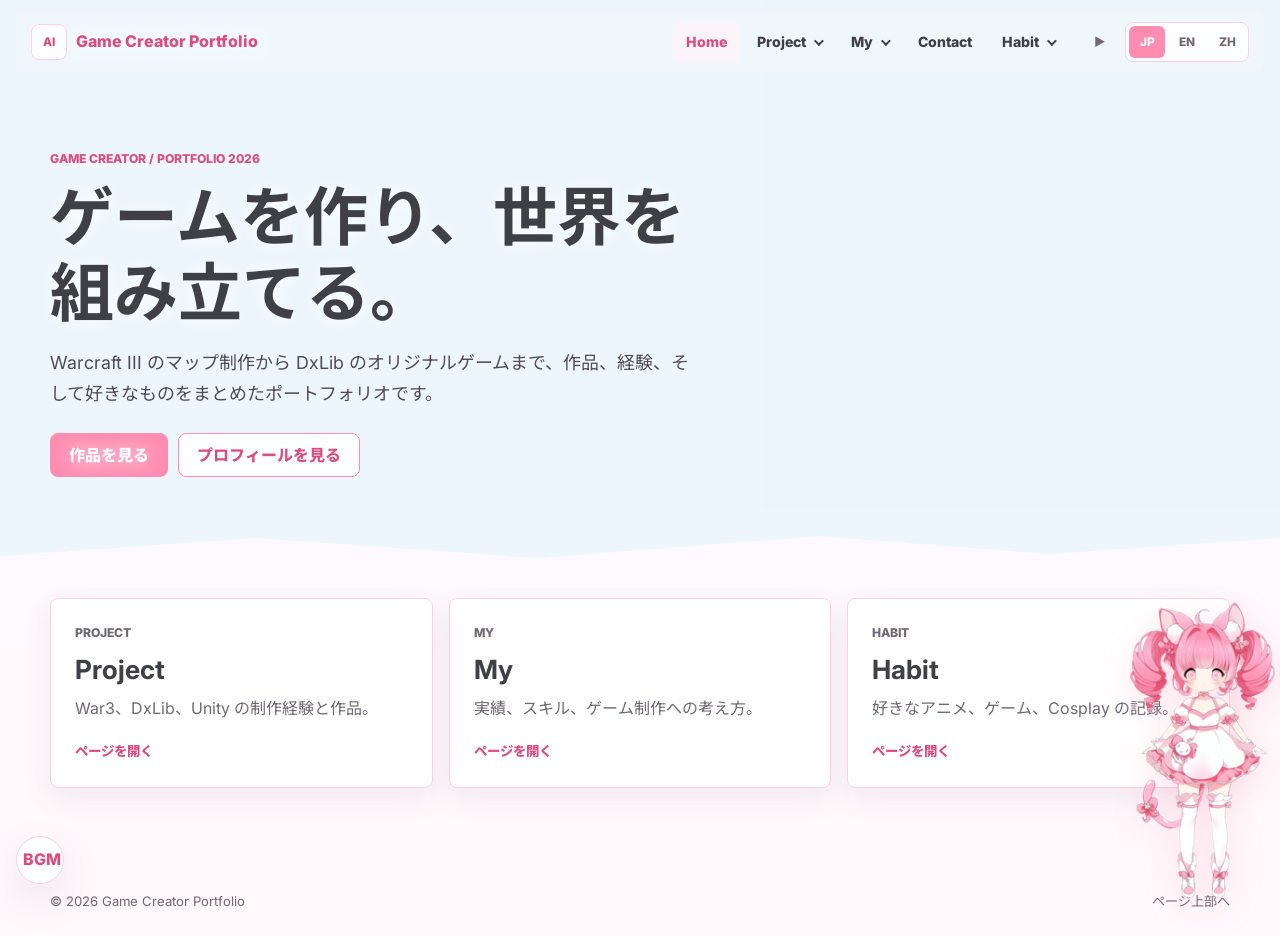
==== commit 21c8e147: "Fix shared navigation dropdown behavior" ====
--- a/index.html
+++ b/index.html
@@ -8,7 +8,7 @@
     <link rel="preconnect" href="https://fonts.googleapis.com">
     <link rel="preconnect" href="https://fonts.gstatic.com" crossorigin>
     <link href="https://fonts.googleapis.com/css2?family=Inter:wght@400;500;600;700;800&family=Noto+Sans+JP:wght@400;500;700;800&display=swap" rel="stylesheet">
-    <link rel="stylesheet" href="/styles.css?v=multi-page">
+    <link rel="stylesheet" href="/styles.css?v=nav-fix-1">
   </head>
   <body data-page="home" data-section="home" data-title-key="homeTitle">
     <div class="site-background" aria-hidden="true">
--- a/styles.css
+++ b/styles.css
@@ -91,6 +91,10 @@
 #site-footer {
   position: relative;
   z-index: 1;
+}
+
+#site-header {
+  z-index: 100;
 }
 
 .site-header {
@@ -107,7 +111,7 @@
   padding: 8px 14px;
   border: 1px solid transparent;
   border-radius: 8px;
-  background: rgba(255, 255, 255, 0.04);
+  background: rgba(255, 255, 255, 0.2);
   transition: background-color 180ms ease, border-color 180ms ease, box-shadow 180ms ease, backdrop-filter 180ms ease;
 }
 
@@ -115,7 +119,7 @@
 .site-header:focus-within,
 .site-header.is-open {
   border-color: rgba(255, 209, 224, 0.9);
-  background: rgba(255, 255, 255, 0.96);
+  background: rgba(255, 255, 255, 0.8);
   box-shadow: var(--shadow);
   backdrop-filter: blur(18px) saturate(1.1);
 }
@@ -182,7 +186,7 @@
 .nav-group:focus-within > .nav-trigger,
 .nav-group.is-active > .nav-trigger,
 .nav-group.is-open > .nav-trigger {
-  background: var(--bg-soft);
+  background: rgba(255, 240, 246, 0.68);
   color: var(--accent-deep);
 }
 
@@ -207,7 +211,7 @@
 
 .nav-dropdown {
   position: absolute;
-  top: calc(100% + 8px);
+  top: calc(100% - 1px);
   left: 0;
   display: none;
   min-width: 190px;
@@ -851,7 +855,7 @@
   }
 
   .site-header.is-open {
-    background: rgba(255, 255, 255, 0.98);
+    background: rgba(255, 255, 255, 0.8);
   }
 
   .site-header.is-open .header-panel {
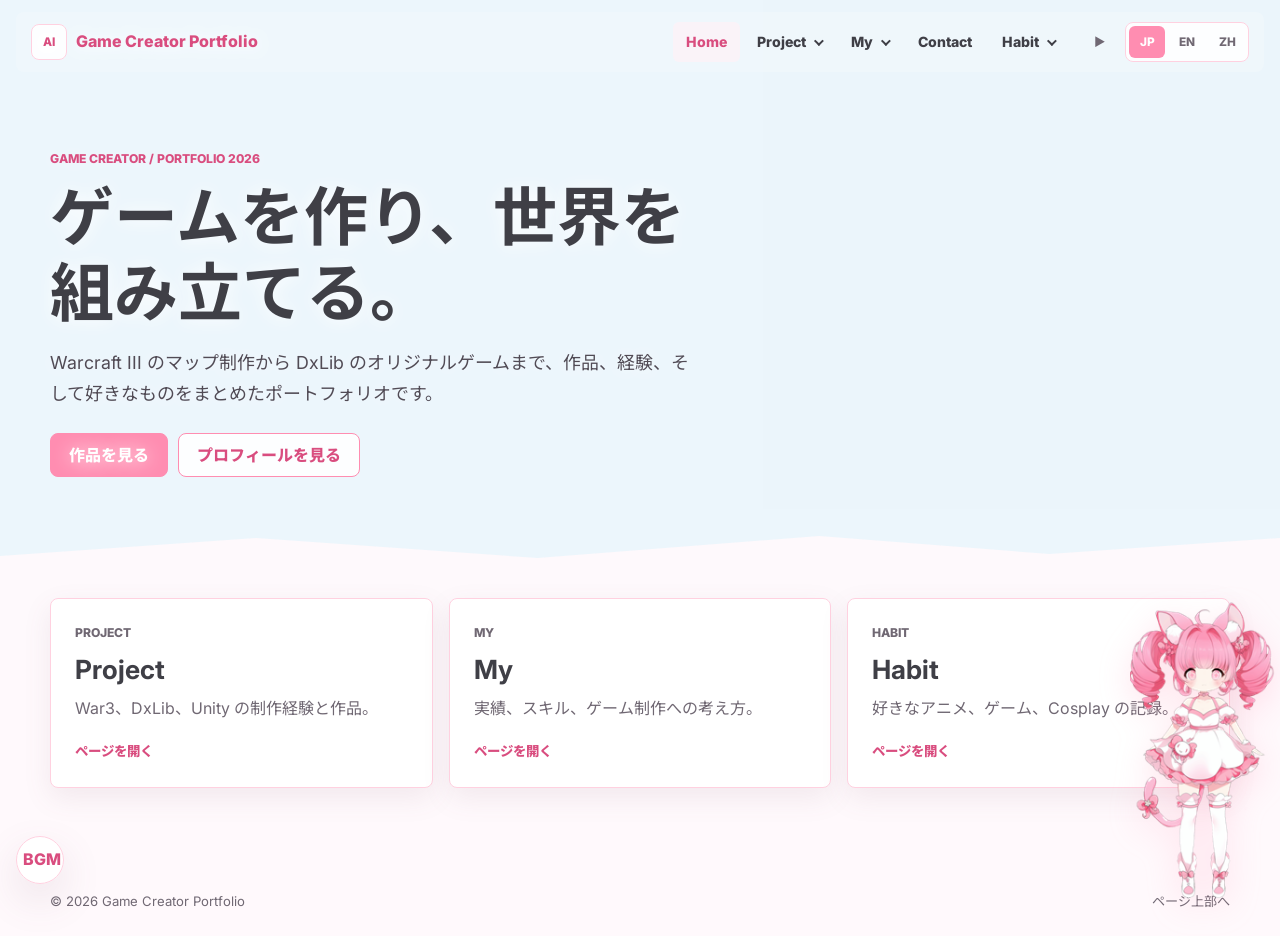
==== commit 6cbbd6c2: "Preserve BGM state across pages" ====
--- a/index.html
+++ b/index.html
@@ -8,7 +8,7 @@
     <link rel="preconnect" href="https://fonts.googleapis.com">
     <link rel="preconnect" href="https://fonts.gstatic.com" crossorigin>
     <link href="https://fonts.googleapis.com/css2?family=Inter:wght@400;500;600;700;800&family=Noto+Sans+JP:wght@400;500;700;800&display=swap" rel="stylesheet">
-    <link rel="stylesheet" href="/styles.css?v=nav-fix-1">
+    <link rel="stylesheet" href="/styles.css?v=media-state-1">
   </head>
   <body data-page="home" data-section="home" data-title-key="homeTitle">
     <div class="site-background" aria-hidden="true">
@@ -48,6 +48,6 @@
     </main>
     <div id="site-widgets"></div>
     <div id="site-footer"></div>
-    <script src="/script.js?v=multi-page"></script>
+    <script src="/script.js?v=media-state-1"></script>
   </body>
 </html>
--- a/styles.css
+++ b/styles.css
@@ -83,6 +83,10 @@
   width: 100%;
   height: 100%;
   object-fit: cover;
+  object-position: center 24%;
+}
+
+body[data-page="home"] .site-background video {
   object-position: center center;
 }
 
@@ -908,6 +912,10 @@
   }
 
   .site-background video {
+    object-position: 62% 24%;
+  }
+
+  body[data-page="home"] .site-background video {
     object-position: 62% center;
   }
 
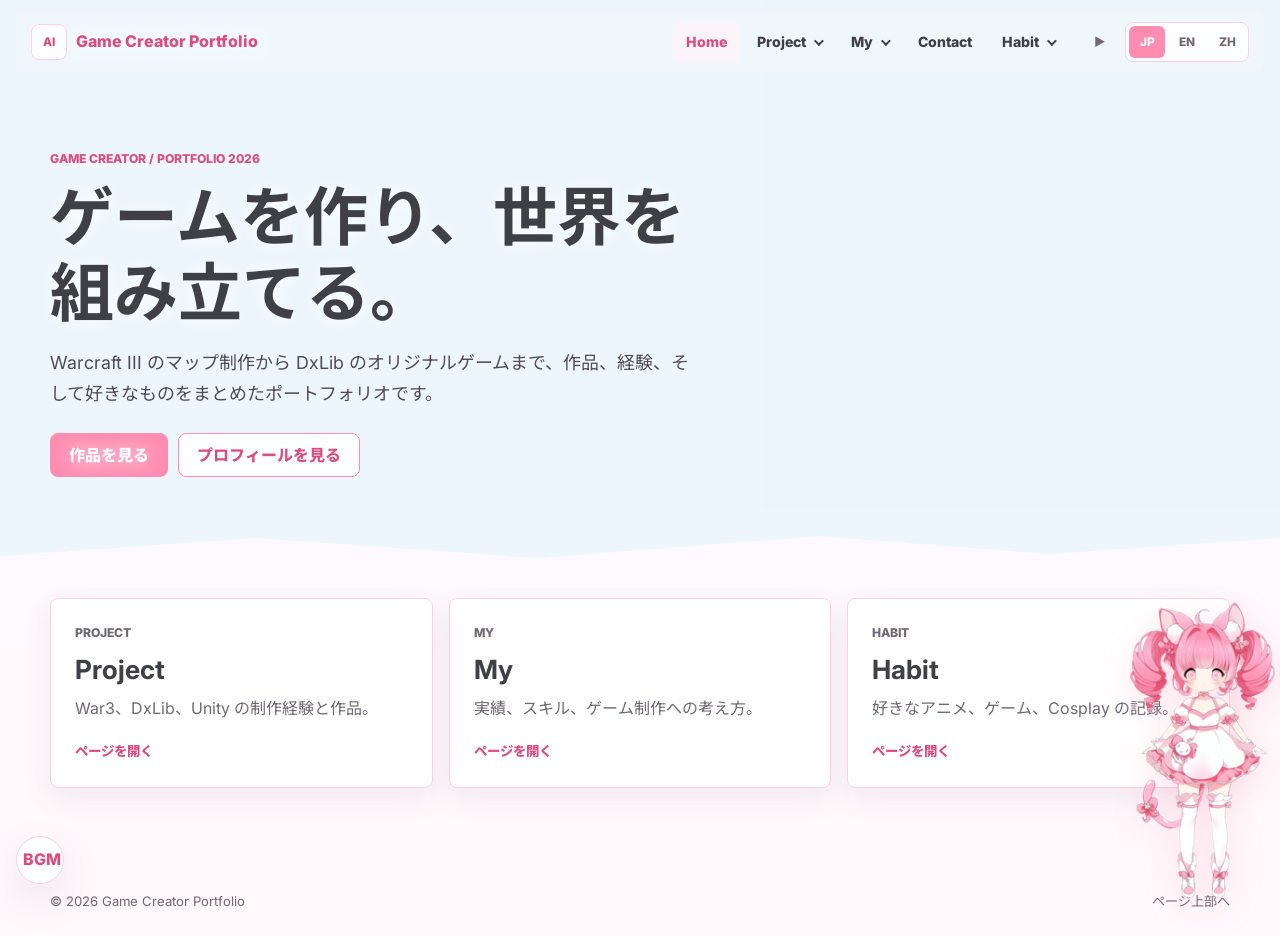
==== commit 997016bf: "Make header transparency visually clear" ====
--- a/index.html
+++ b/index.html
@@ -8,7 +8,7 @@
     <link rel="preconnect" href="https://fonts.googleapis.com">
     <link rel="preconnect" href="https://fonts.gstatic.com" crossorigin>
     <link href="https://fonts.googleapis.com/css2?family=Inter:wght@400;500;600;700;800&family=Noto+Sans+JP:wght@400;500;700;800&display=swap" rel="stylesheet">
-    <link rel="stylesheet" href="/styles.css?v=media-state-1">
+    <link rel="stylesheet" href="/styles.css?v=header-transparency-1">
   </head>
   <body data-page="home" data-section="home" data-title-key="homeTitle">
     <div class="site-background" aria-hidden="true">
--- a/styles.css
+++ b/styles.css
@@ -125,7 +125,7 @@
   border-color: rgba(255, 209, 224, 0.9);
   background: rgba(255, 255, 255, 0.8);
   box-shadow: var(--shadow);
-  backdrop-filter: blur(18px) saturate(1.1);
+  backdrop-filter: none;
 }
 
 .brand,
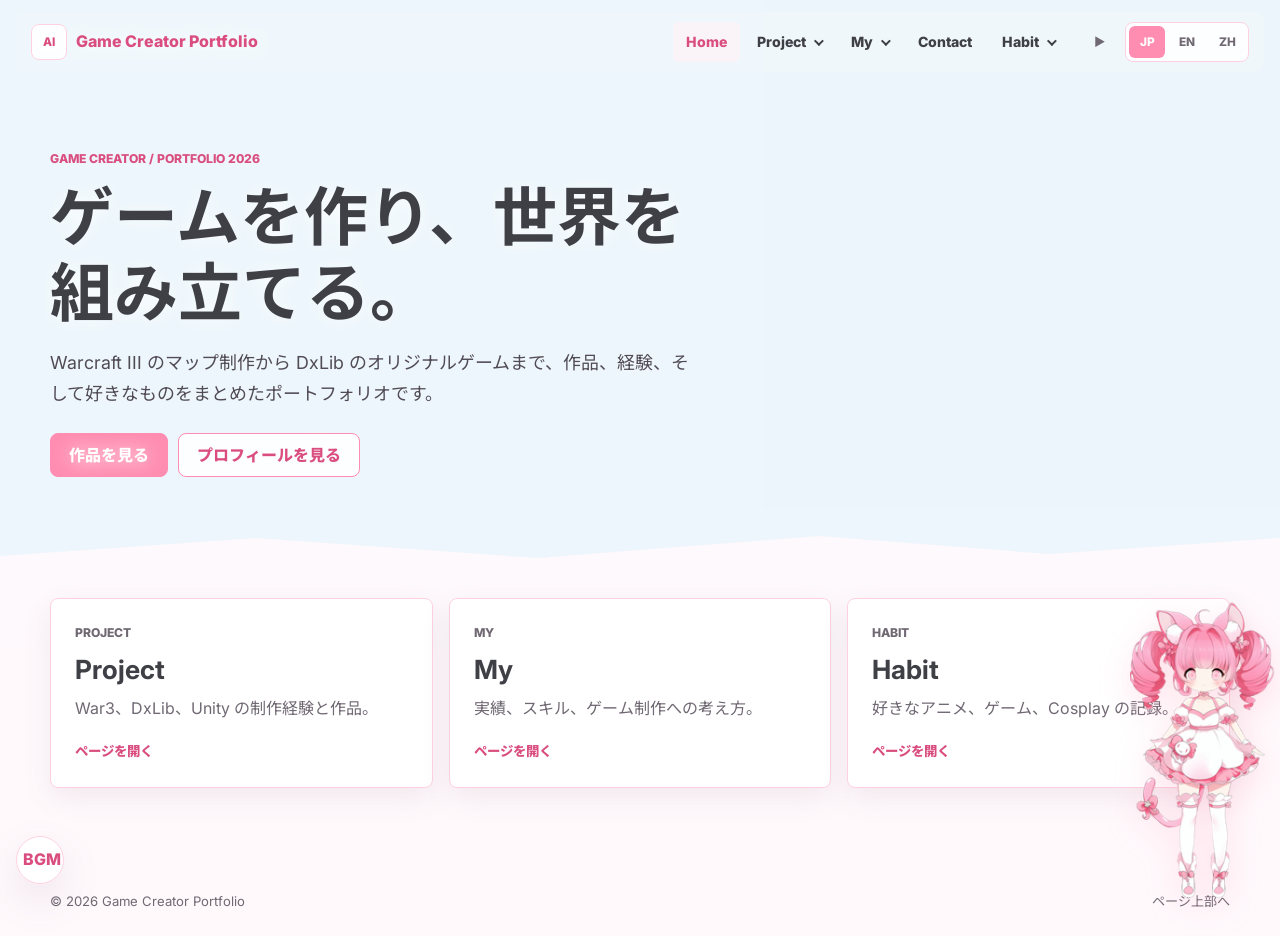
==== commit 4d6c6164: "Make navigation groups link to first pages" ====
--- a/index.html
+++ b/index.html
@@ -48,6 +48,6 @@
     </main>
     <div id="site-widgets"></div>
     <div id="site-footer"></div>
-    <script src="/script.js?v=media-state-1"></script>
+    <script src="/script.js?v=nav-links-1"></script>
   </body>
 </html>
--- a/styles.css
+++ b/styles.css
@@ -379,10 +379,47 @@
   font-size: clamp(2.25rem, 4.5vw, 3.7rem);
 }
 
-.page-hero p:last-child {
+.page-hero h1 + p {
   max-width: 720px;
   margin-bottom: 0;
   color: #514b55;
+}
+
+.section-page-tabs {
+  position: relative;
+  z-index: 2;
+  display: flex;
+  flex-wrap: wrap;
+  gap: 10px;
+  margin-top: 22px;
+}
+
+.section-page-tabs a {
+  display: inline-flex;
+  min-width: 136px;
+  min-height: 44px;
+  align-items: center;
+  justify-content: center;
+  padding: 8px 18px;
+  border: 1px solid rgba(255, 141, 177, 0.58);
+  border-radius: 8px;
+  background: rgba(255, 249, 252, 0.58);
+  color: var(--accent-deep);
+  font-size: 0.86rem;
+  font-weight: 800;
+  transition: background-color 180ms ease, border-color 180ms ease, transform 180ms ease;
+}
+
+.section-page-tabs a:hover,
+.section-page-tabs a:focus-visible {
+  border-color: var(--accent);
+  background: rgba(255, 240, 246, 0.78);
+  transform: translateY(-2px);
+}
+
+.section-page-tabs a[aria-current="page"] {
+  border-color: rgba(255, 111, 159, 0.78);
+  background: rgba(255, 141, 177, 0.24);
 }
 
 .page-surface {
@@ -584,6 +621,153 @@
 
 .skill-list {
   margin-top: 16px;
+}
+
+.skills-page,
+.skill-category {
+  display: grid;
+}
+
+.skills-page {
+  gap: 54px;
+}
+
+.skill-category {
+  gap: 18px;
+}
+
+.skill-category-heading {
+  display: flex;
+  align-items: center;
+  gap: 14px;
+}
+
+.skill-category-heading > span {
+  display: grid;
+  width: 42px;
+  height: 42px;
+  flex: 0 0 auto;
+  place-items: center;
+  border: 1px solid var(--line);
+  border-radius: 8px;
+  background: var(--bg-soft);
+  color: var(--accent-deep);
+  font-size: 0.78rem;
+  font-weight: 800;
+}
+
+.skill-category-heading .eyebrow {
+  margin-bottom: 2px;
+}
+
+.skill-category-heading h2 {
+  margin-bottom: 0;
+  font-size: clamp(1.55rem, 2.5vw, 2rem);
+}
+
+.skill-card-grid,
+.design-skill-grid {
+  display: grid;
+  grid-template-columns: repeat(2, minmax(0, 1fr));
+  gap: 16px;
+}
+
+.skill-card,
+.design-skill-card {
+  border: 1px solid var(--line);
+  border-radius: 8px;
+  background: rgba(255, 255, 255, 0.92);
+  box-shadow: 0 8px 24px rgba(129, 91, 111, 0.08);
+  transition: transform 180ms ease, border-color 180ms ease, box-shadow 180ms ease;
+}
+
+.skill-card {
+  min-height: 148px;
+  padding: 20px;
+}
+
+.skill-card:hover,
+.design-skill-card:hover {
+  border-color: var(--skill-color, var(--accent));
+  transform: translateY(-2px);
+  box-shadow: 0 14px 30px rgba(129, 91, 111, 0.13);
+}
+
+.skill-card-head {
+  display: grid;
+  grid-template-columns: 52px minmax(0, 1fr) auto;
+  align-items: center;
+  gap: 14px;
+}
+
+.skill-icon {
+  display: grid;
+  width: 52px;
+  height: 52px;
+  flex: 0 0 auto;
+  place-items: center;
+  border-radius: 8px;
+  background: color-mix(in srgb, var(--skill-color, var(--accent)) 16%, white);
+  color: var(--skill-color, var(--accent-deep));
+  font-size: 0.82rem;
+  font-weight: 800;
+}
+
+.skill-card h3,
+.design-skill-card h3 {
+  margin-bottom: 3px;
+  overflow-wrap: anywhere;
+  font-size: 1.12rem;
+}
+
+.skill-card-head p,
+.design-skill-card p {
+  margin-bottom: 0;
+  color: var(--muted);
+  font-size: 0.8rem;
+}
+
+.skill-card-head strong {
+  align-self: start;
+  padding: 3px 8px;
+  border-radius: 6px;
+  background: color-mix(in srgb, var(--skill-color) 12%, white);
+  color: var(--skill-color);
+  font-size: 0.78rem;
+}
+
+.skill-progress {
+  height: 7px;
+  margin-top: 20px;
+  overflow: hidden;
+  border-radius: 4px;
+  background: #e6f1f8;
+}
+
+.skill-progress span {
+  display: block;
+  width: calc(var(--skill-level) * 1%);
+  height: 100%;
+  border-radius: inherit;
+  background: var(--skill-color);
+}
+
+.design-skill-card {
+  display: flex;
+  min-height: 140px;
+  align-items: flex-start;
+  gap: 16px;
+  padding: 22px;
+  --skill-color: var(--accent);
+}
+
+.design-skill-card:nth-child(2) {
+  --skill-color: var(--mint);
+}
+
+.design-skill-card p {
+  max-width: 430px;
+  font-size: 0.9rem;
 }
 
 .contact-grid {
@@ -962,8 +1146,28 @@
   .content-grid,
   .metric-grid,
   .contact-grid,
-  .gallery-grid {
+  .gallery-grid,
+  .skill-card-grid,
+  .design-skill-grid {
     grid-template-columns: minmax(0, 1fr);
+  }
+
+  .skills-page {
+    gap: 42px;
+  }
+
+  .skill-card {
+    padding: 17px;
+  }
+
+  .skill-card-head {
+    grid-template-columns: 46px minmax(0, 1fr) auto;
+    gap: 11px;
+  }
+
+  .skill-icon {
+    width: 46px;
+    height: 46px;
   }
 
   .hero-actions {
@@ -973,6 +1177,17 @@
 
   .button {
     width: 100%;
+  }
+
+  .section-page-tabs {
+    display: grid;
+    grid-template-columns: repeat(3, minmax(0, 1fr));
+    gap: 7px;
+  }
+
+  .section-page-tabs a {
+    min-width: 0;
+    padding-inline: 8px;
   }
 
   .work-card {
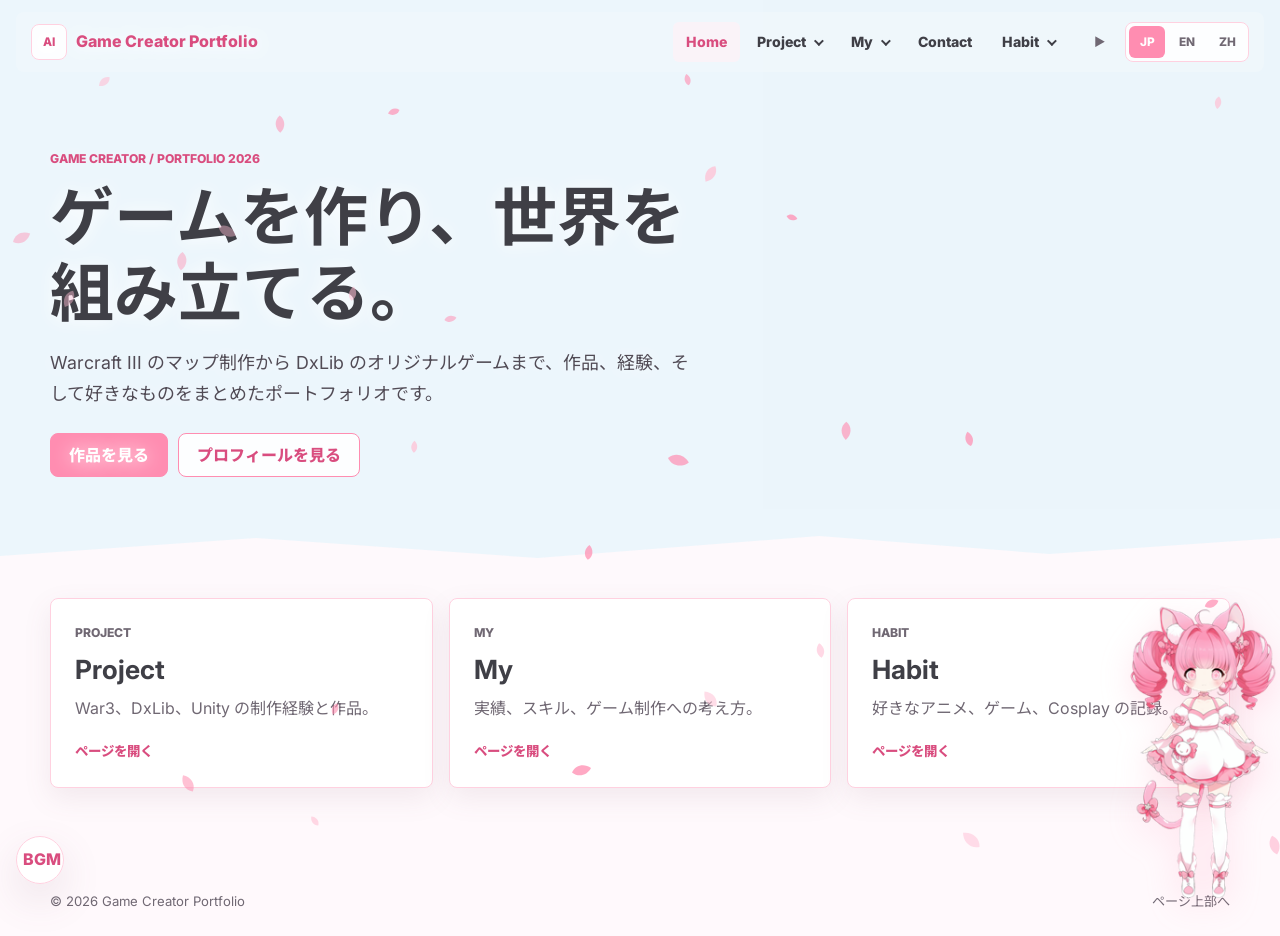
==== commit 519e7522: "Add canvas sakura petal effect" ====
--- a/index.html
+++ b/index.html
@@ -8,7 +8,7 @@
     <link rel="preconnect" href="https://fonts.googleapis.com">
     <link rel="preconnect" href="https://fonts.gstatic.com" crossorigin>
     <link href="https://fonts.googleapis.com/css2?family=Inter:wght@400;500;600;700;800&family=Noto+Sans+JP:wght@400;500;700;800&display=swap" rel="stylesheet">
-    <link rel="stylesheet" href="/styles.css?v=header-transparency-1">
+    <link rel="stylesheet" href="/styles.css?v=sakura-canvas-1">
   </head>
   <body data-page="home" data-section="home" data-title-key="homeTitle">
     <div class="site-background" aria-hidden="true">
@@ -48,6 +48,6 @@
     </main>
     <div id="site-widgets"></div>
     <div id="site-footer"></div>
-    <script src="/script.js?v=nav-links-1"></script>
+    <script src="/script.js?v=sakura-canvas-1"></script>
   </body>
 </html>
--- a/styles.css
+++ b/styles.css
@@ -832,6 +832,15 @@
   font-size: 0.82rem;
 }
 
+.sakura-canvas {
+  position: fixed;
+  inset: 0;
+  z-index: 5;
+  width: 100%;
+  height: 100%;
+  pointer-events: none;
+}
+
 .music-dock {
   position: fixed;
   left: 16px;
@@ -1239,6 +1248,7 @@
 }
 
 @media (prefers-reduced-motion: reduce) {
+  .sakura-canvas,
   .site-background video,
   .background-toggle {
     display: none;
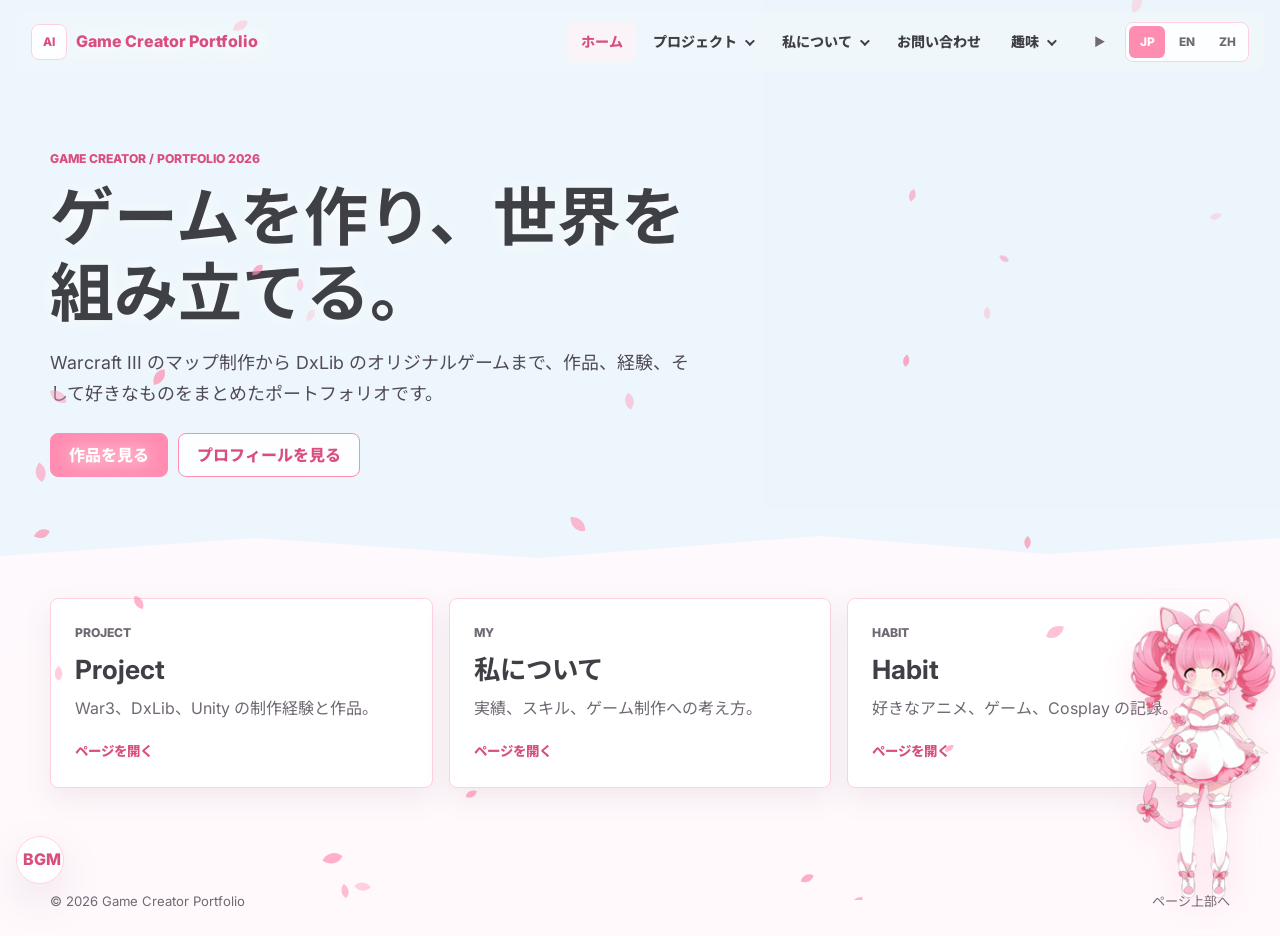
==== commit efd4c86d: "Refresh shared assets across pages" ====
--- a/index.html
+++ b/index.html
@@ -8,7 +8,7 @@
     <link rel="preconnect" href="https://fonts.googleapis.com">
     <link rel="preconnect" href="https://fonts.gstatic.com" crossorigin>
     <link href="https://fonts.googleapis.com/css2?family=Inter:wght@400;500;600;700;800&family=Noto+Sans+JP:wght@400;500;700;800&display=swap" rel="stylesheet">
-    <link rel="stylesheet" href="/styles.css?v=sakura-canvas-1">
+    <link rel="stylesheet" href="/styles.css?v=site-refresh-2">
   </head>
   <body data-page="home" data-section="home" data-title-key="homeTitle">
     <div class="site-background" aria-hidden="true">
@@ -48,6 +48,6 @@
     </main>
     <div id="site-widgets"></div>
     <div id="site-footer"></div>
-    <script src="/script.js?v=sakura-canvas-1"></script>
+    <script src="/script.js?v=site-refresh-2"></script>
   </body>
 </html>
--- a/styles.css
+++ b/styles.css
@@ -605,7 +605,7 @@
   display: block;
   margin-bottom: 12px;
   color: var(--accent);
-  font-size: clamp(2.3rem, 5vw, 4rem);
+  font-size: clamp(2rem, 3.5vw, 3rem);
   line-height: 1;
   overflow-wrap: anywhere;
 }
@@ -787,8 +787,150 @@
   grid-template-columns: repeat(3, minmax(0, 1fr));
 }
 
+.anime-gallery,
+.game-gallery {
+  grid-template-columns: repeat(5, minmax(0, 1fr));
+  gap: 14px;
+}
+
 .gallery-card {
   overflow: hidden;
+}
+
+.gallery-image {
+  display: block;
+  width: 100%;
+  aspect-ratio: 7 / 10;
+  object-fit: cover;
+  object-position: center top;
+}
+
+.anime-card {
+  display: grid;
+  aspect-ratio: 3 / 4;
+  height: 100%;
+  grid-template-rows: minmax(0, 1fr) 82px;
+  gap: 8px;
+  padding: 10px;
+  border-color: rgba(255, 141, 177, 0.55);
+  background: rgba(255, 255, 255, 0.86);
+  transition: transform 180ms ease, box-shadow 180ms ease;
+}
+
+.anime-card .gallery-image {
+  height: 100%;
+  min-height: 0;
+  aspect-ratio: auto;
+  border-radius: 5px;
+}
+
+.anime-card:hover {
+  transform: translateY(-3px);
+  box-shadow: var(--shadow);
+}
+
+.anime-card .gallery-card-body {
+  display: block;
+  height: auto;
+  min-height: 0;
+  padding: 8px;
+  border: 1px solid rgba(255, 141, 177, 0.32);
+  border-radius: 6px;
+  background: rgba(255, 249, 252, 0.76);
+}
+
+.anime-card .gallery-card-body h2 {
+  margin-bottom: 0;
+  overflow-wrap: anywhere;
+  font-size: 0.78rem;
+  line-height: 1.35;
+}
+
+.gallery-index {
+  display: block;
+  margin-bottom: 3px;
+  color: var(--accent-deep);
+  font-size: 0.64rem;
+  font-weight: 800;
+}
+
+.cosplay-page,
+.cosplay-group {
+  display: grid;
+}
+
+.cosplay-page {
+  gap: 48px;
+}
+
+.cosplay-group {
+  gap: 16px;
+}
+
+.cosplay-group-heading {
+  display: flex;
+  align-items: center;
+  gap: 12px;
+}
+
+.cosplay-group-heading span {
+  padding: 4px 8px;
+  border: 1px solid var(--line);
+  border-radius: 6px;
+  background: var(--bg-soft);
+  color: var(--accent-deep);
+  font-size: 0.72rem;
+  font-weight: 800;
+}
+
+.cosplay-group-heading h2 {
+  margin-bottom: 0;
+  font-size: 1.55rem;
+}
+
+.cosplay-grid {
+  display: grid;
+  grid-template-columns: repeat(3, minmax(0, 1fr));
+  gap: 16px;
+}
+
+.cosplay-card {
+  position: relative;
+  margin: 0;
+  overflow: hidden;
+  border: 1px solid rgba(255, 141, 177, 0.55);
+  border-radius: 8px;
+  background: var(--panel);
+  box-shadow: 0 10px 28px rgba(129, 91, 111, 0.1);
+}
+
+.cosplay-card img {
+  display: block;
+  width: 100%;
+  height: auto;
+  object-fit: cover;
+  object-position: center top;
+}
+
+.cosplay-portrait-grid .cosplay-card img {
+  aspect-ratio: 3 / 5;
+}
+
+.cosplay-landscape-grid .cosplay-card img {
+  aspect-ratio: 5 / 3;
+}
+
+.cosplay-card figcaption {
+  position: absolute;
+  right: 10px;
+  bottom: 10px;
+  padding: 3px 7px;
+  border: 1px solid rgba(255, 141, 177, 0.45);
+  border-radius: 6px;
+  background: rgba(255, 249, 252, 0.82);
+  color: var(--accent-deep);
+  font-size: 0.68rem;
+  font-weight: 800;
 }
 
 .placeholder-media {
@@ -1096,6 +1238,15 @@
   .gallery-grid {
     grid-template-columns: repeat(2, minmax(0, 1fr));
   }
+
+  .anime-gallery,
+  .game-gallery {
+    grid-template-columns: repeat(4, minmax(0, 1fr));
+  }
+
+  .cosplay-landscape-grid {
+    grid-template-columns: repeat(2, minmax(0, 1fr));
+  }
 }
 
 @media (max-width: 640px) {
@@ -1161,6 +1312,36 @@
     grid-template-columns: minmax(0, 1fr);
   }
 
+  .anime-gallery,
+  .game-gallery {
+    grid-template-columns: repeat(2, minmax(0, 1fr));
+    gap: 10px;
+  }
+
+  .anime-card {
+    aspect-ratio: 2 / 3;
+    grid-template-rows: minmax(0, 1fr) 86px;
+    padding: 8px;
+  }
+
+  .anime-card .gallery-card-body {
+    padding: 7px;
+  }
+
+  .cosplay-page {
+    gap: 38px;
+  }
+
+  .cosplay-portrait-grid {
+    grid-template-columns: repeat(2, minmax(0, 1fr));
+    gap: 10px;
+  }
+
+  .cosplay-landscape-grid {
+    grid-template-columns: minmax(0, 1fr);
+    gap: 12px;
+  }
+
   .skills-page {
     gap: 42px;
   }
